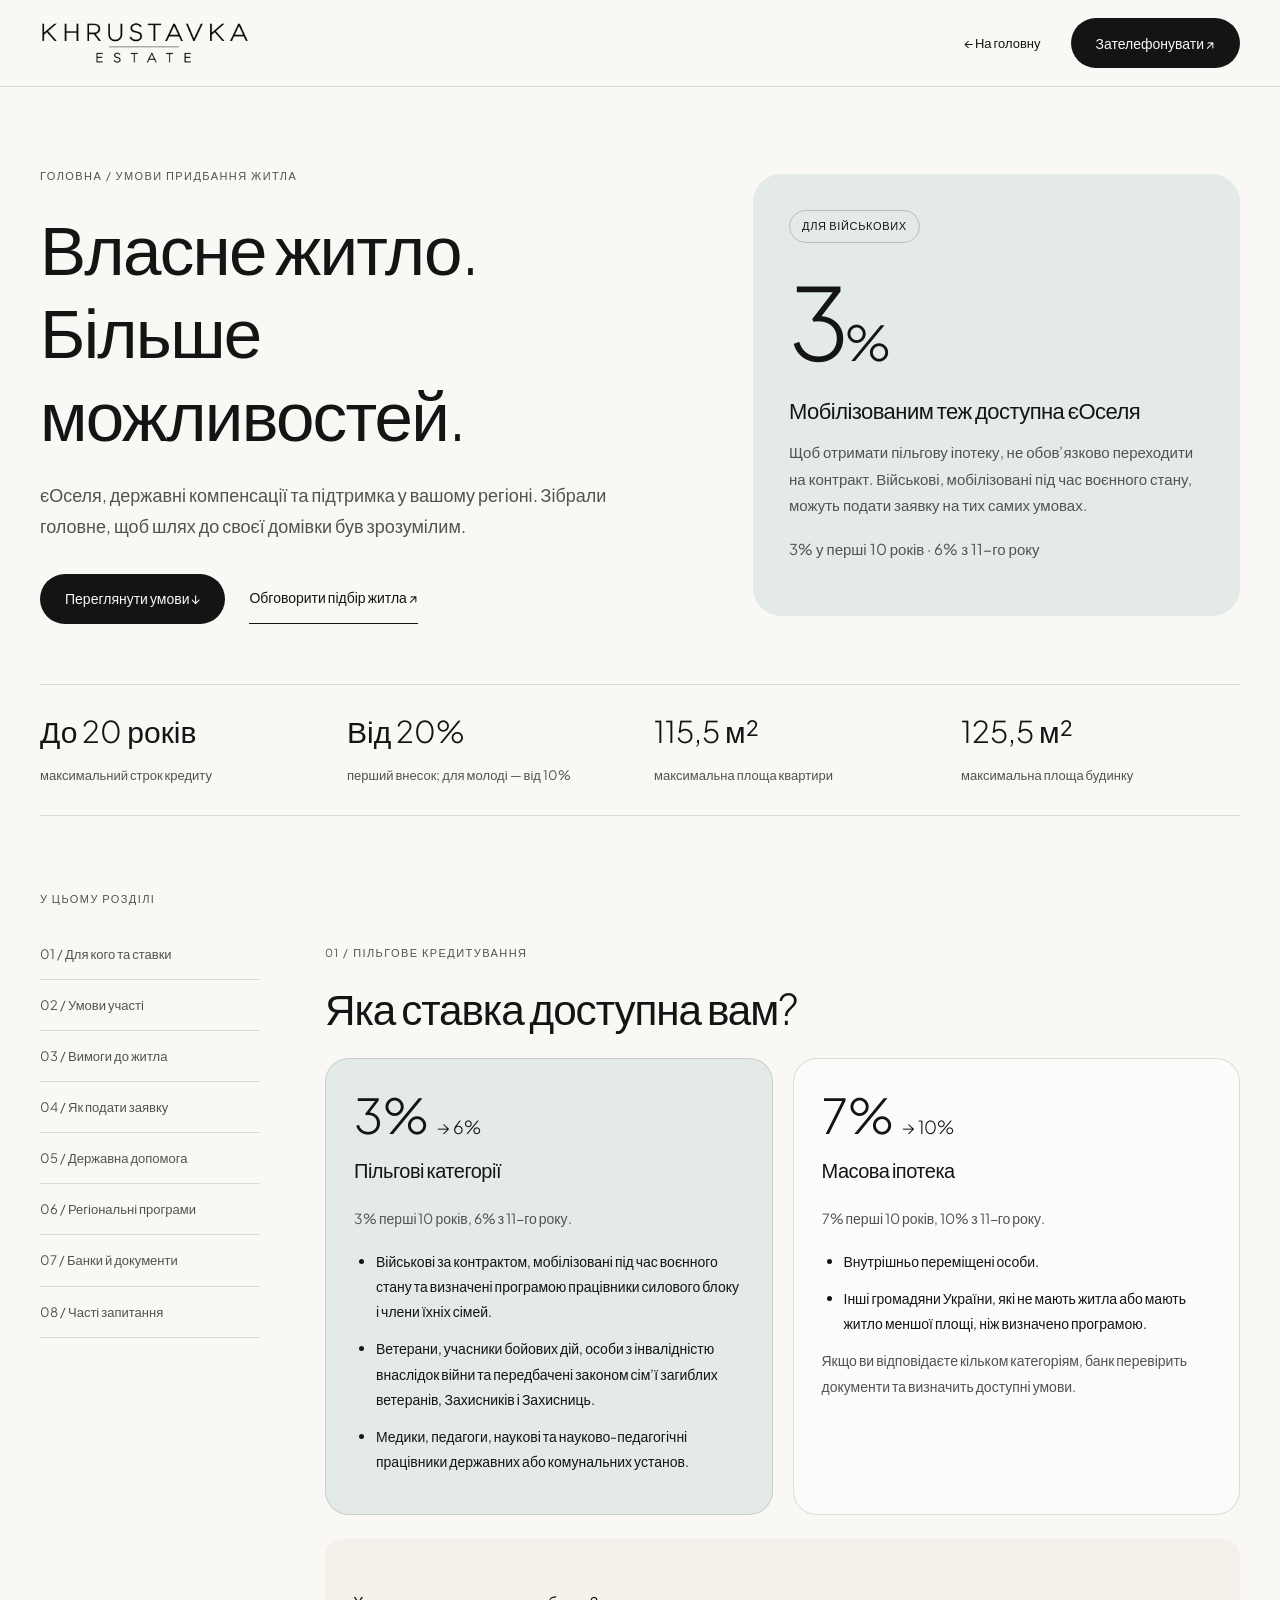
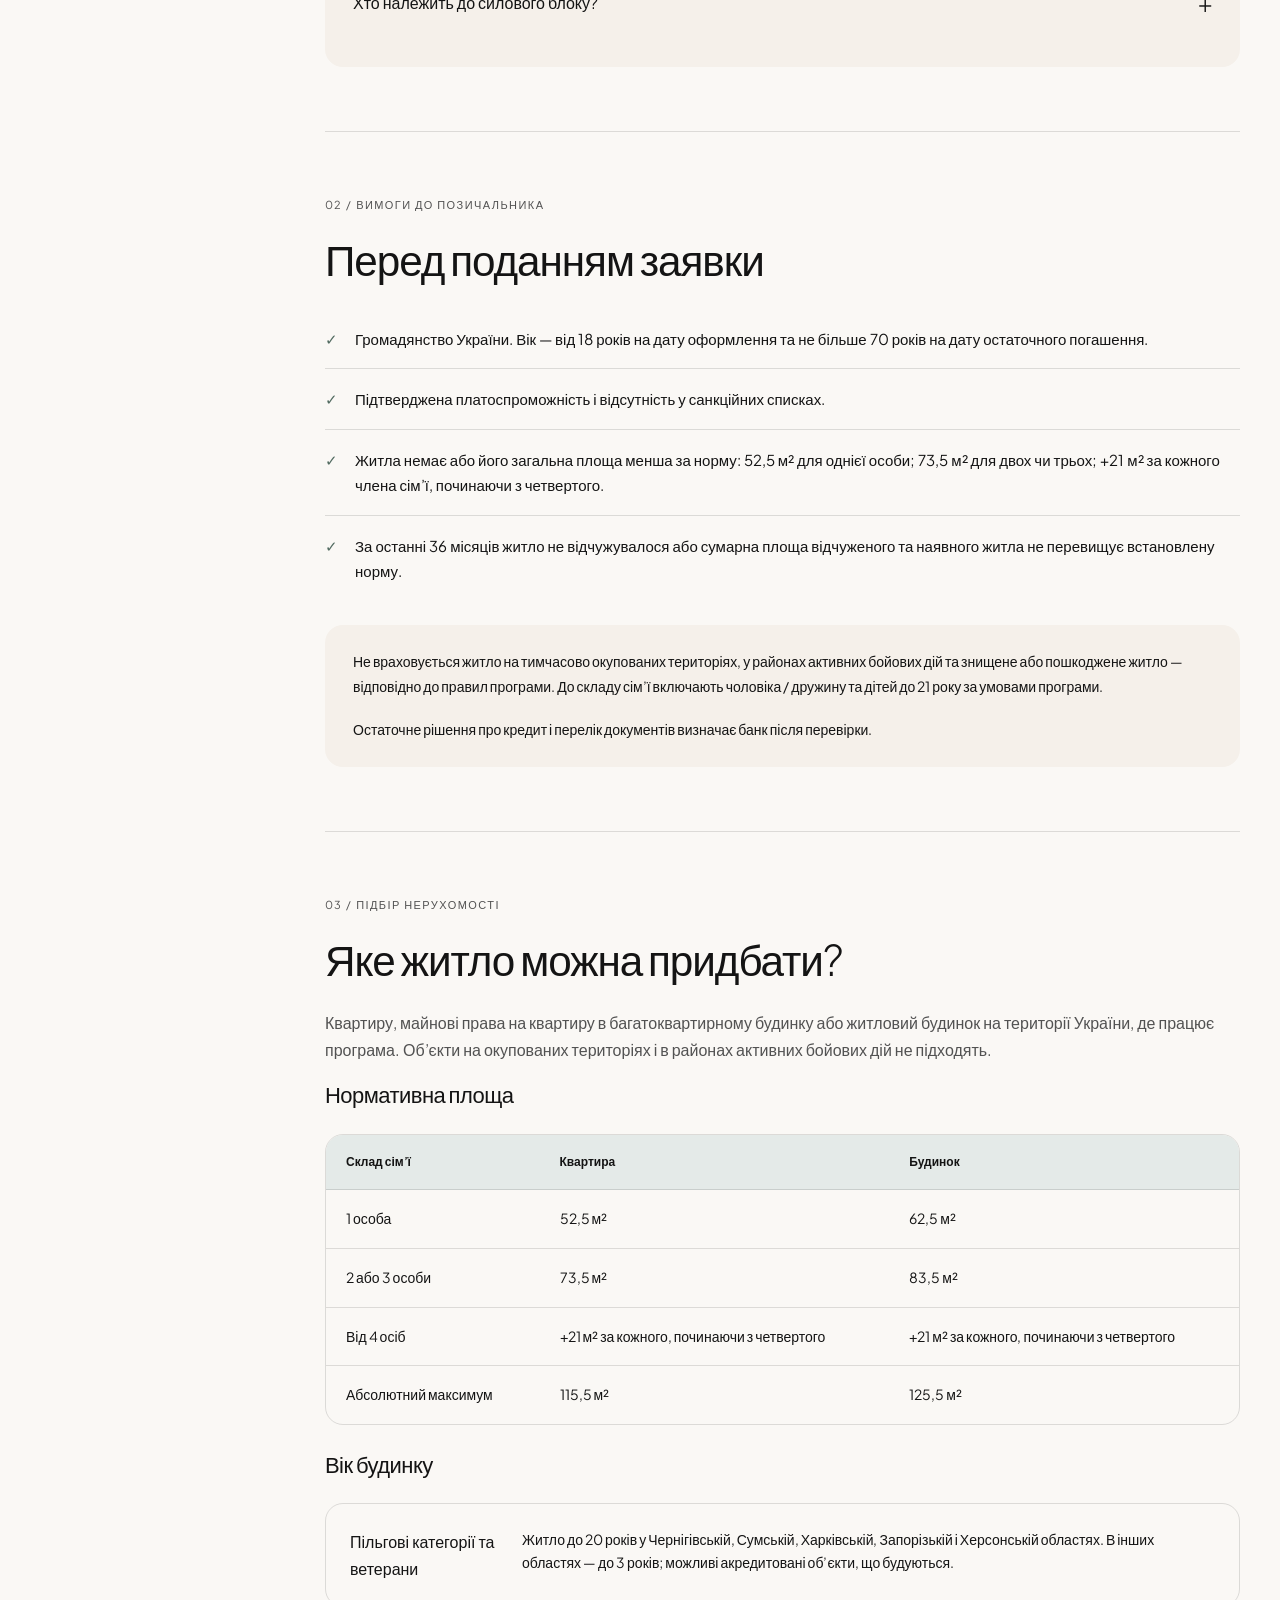
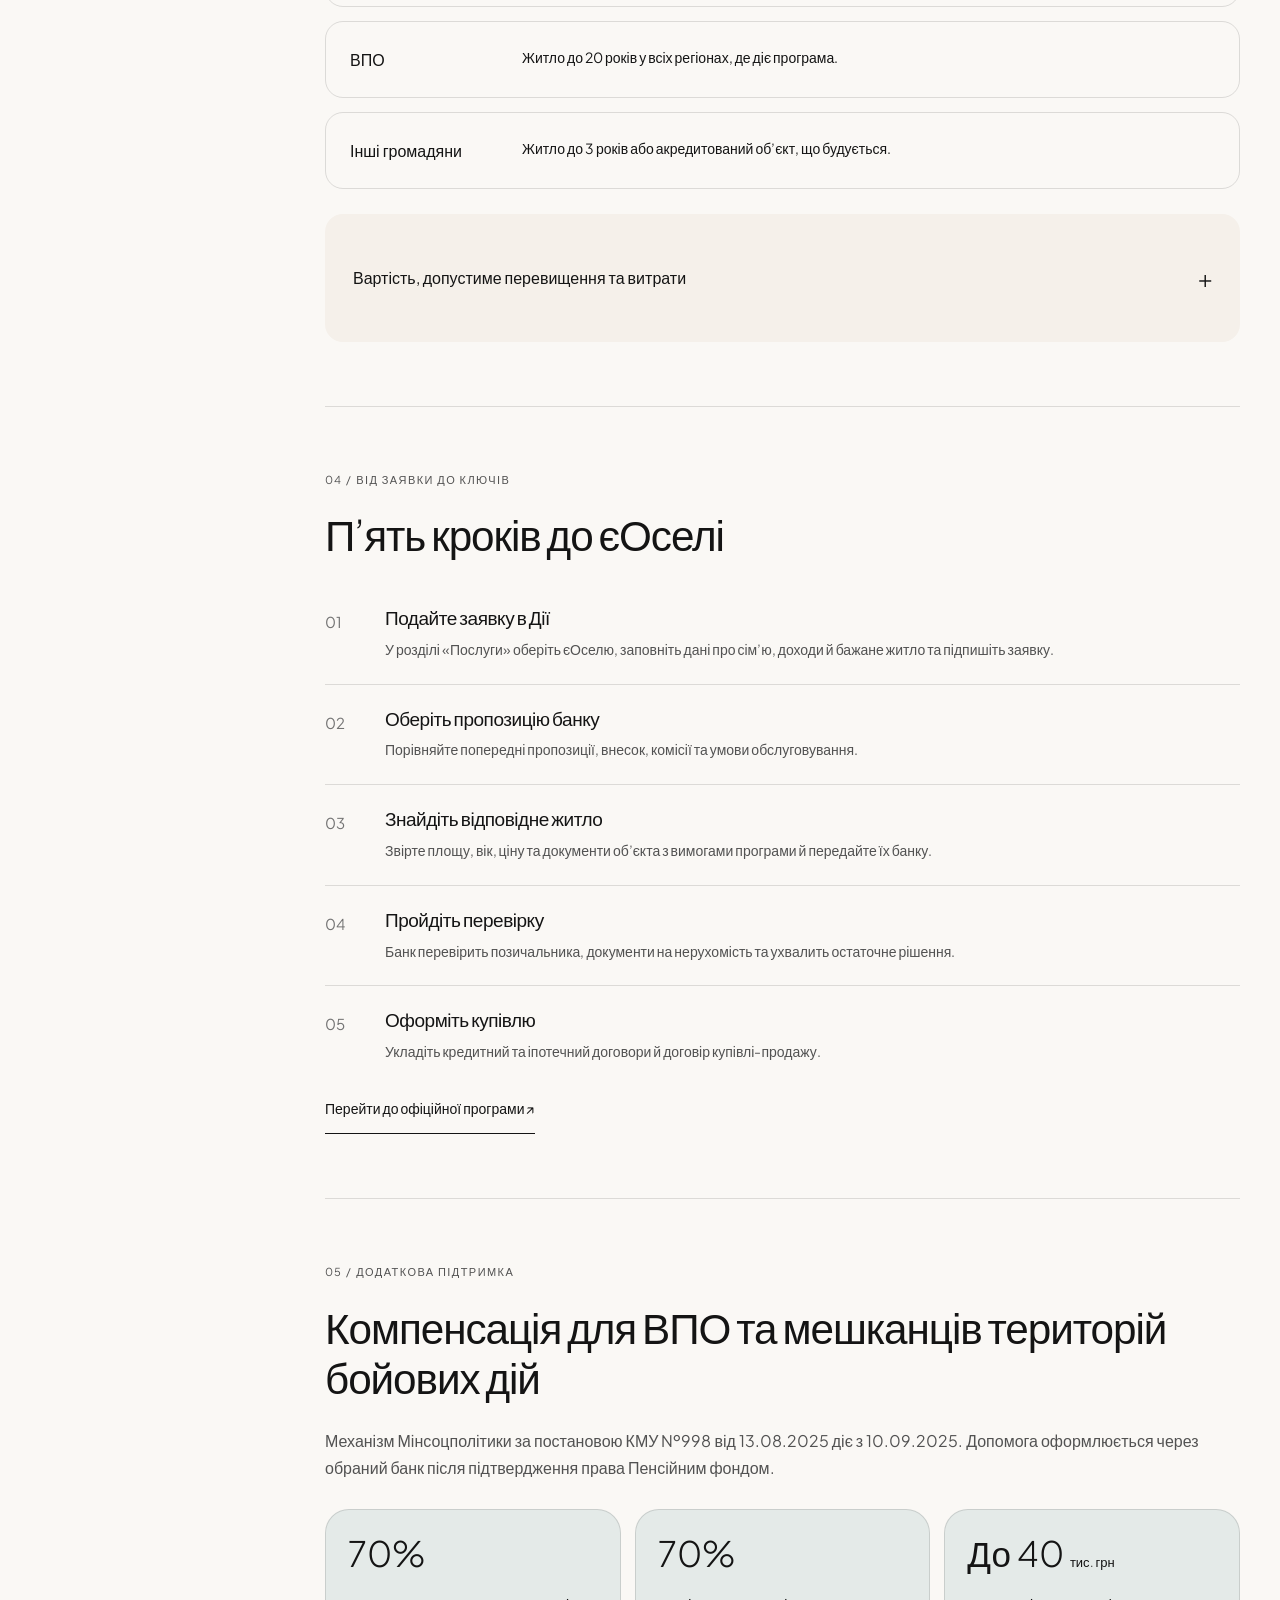
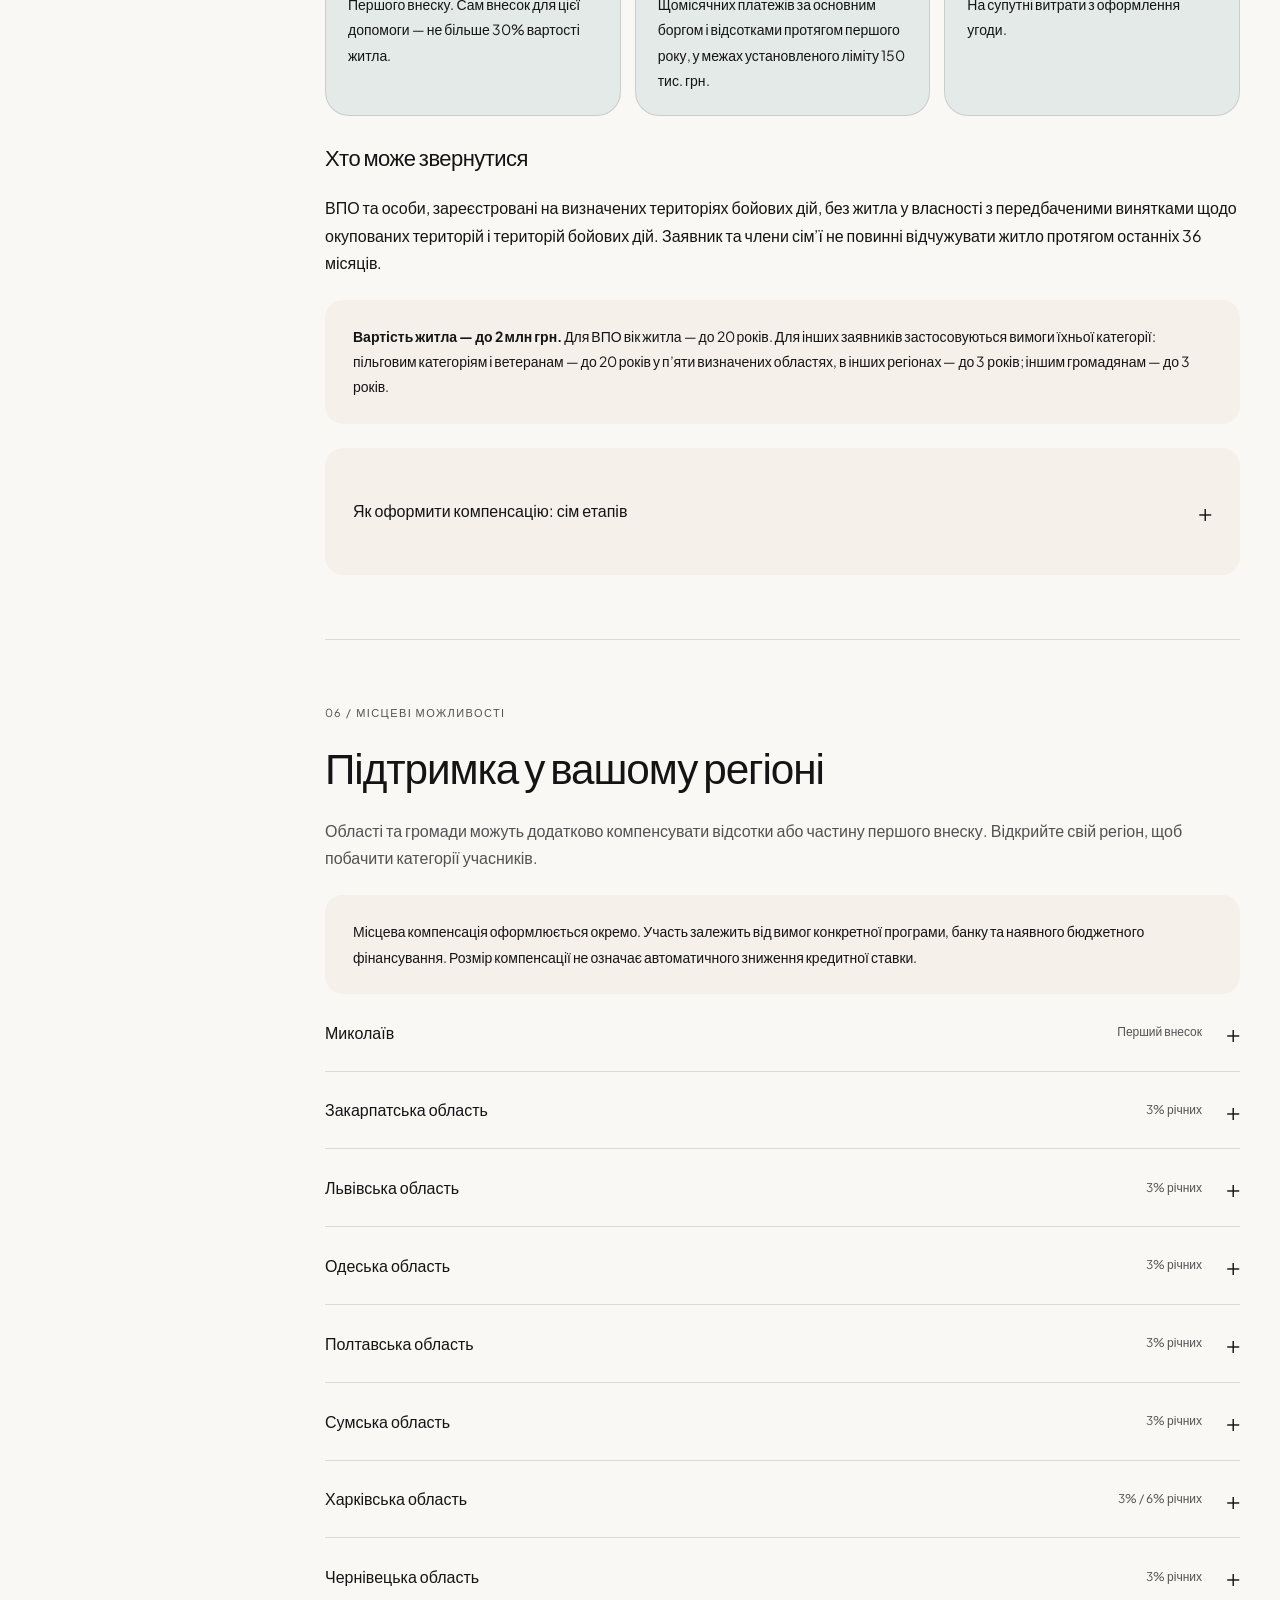
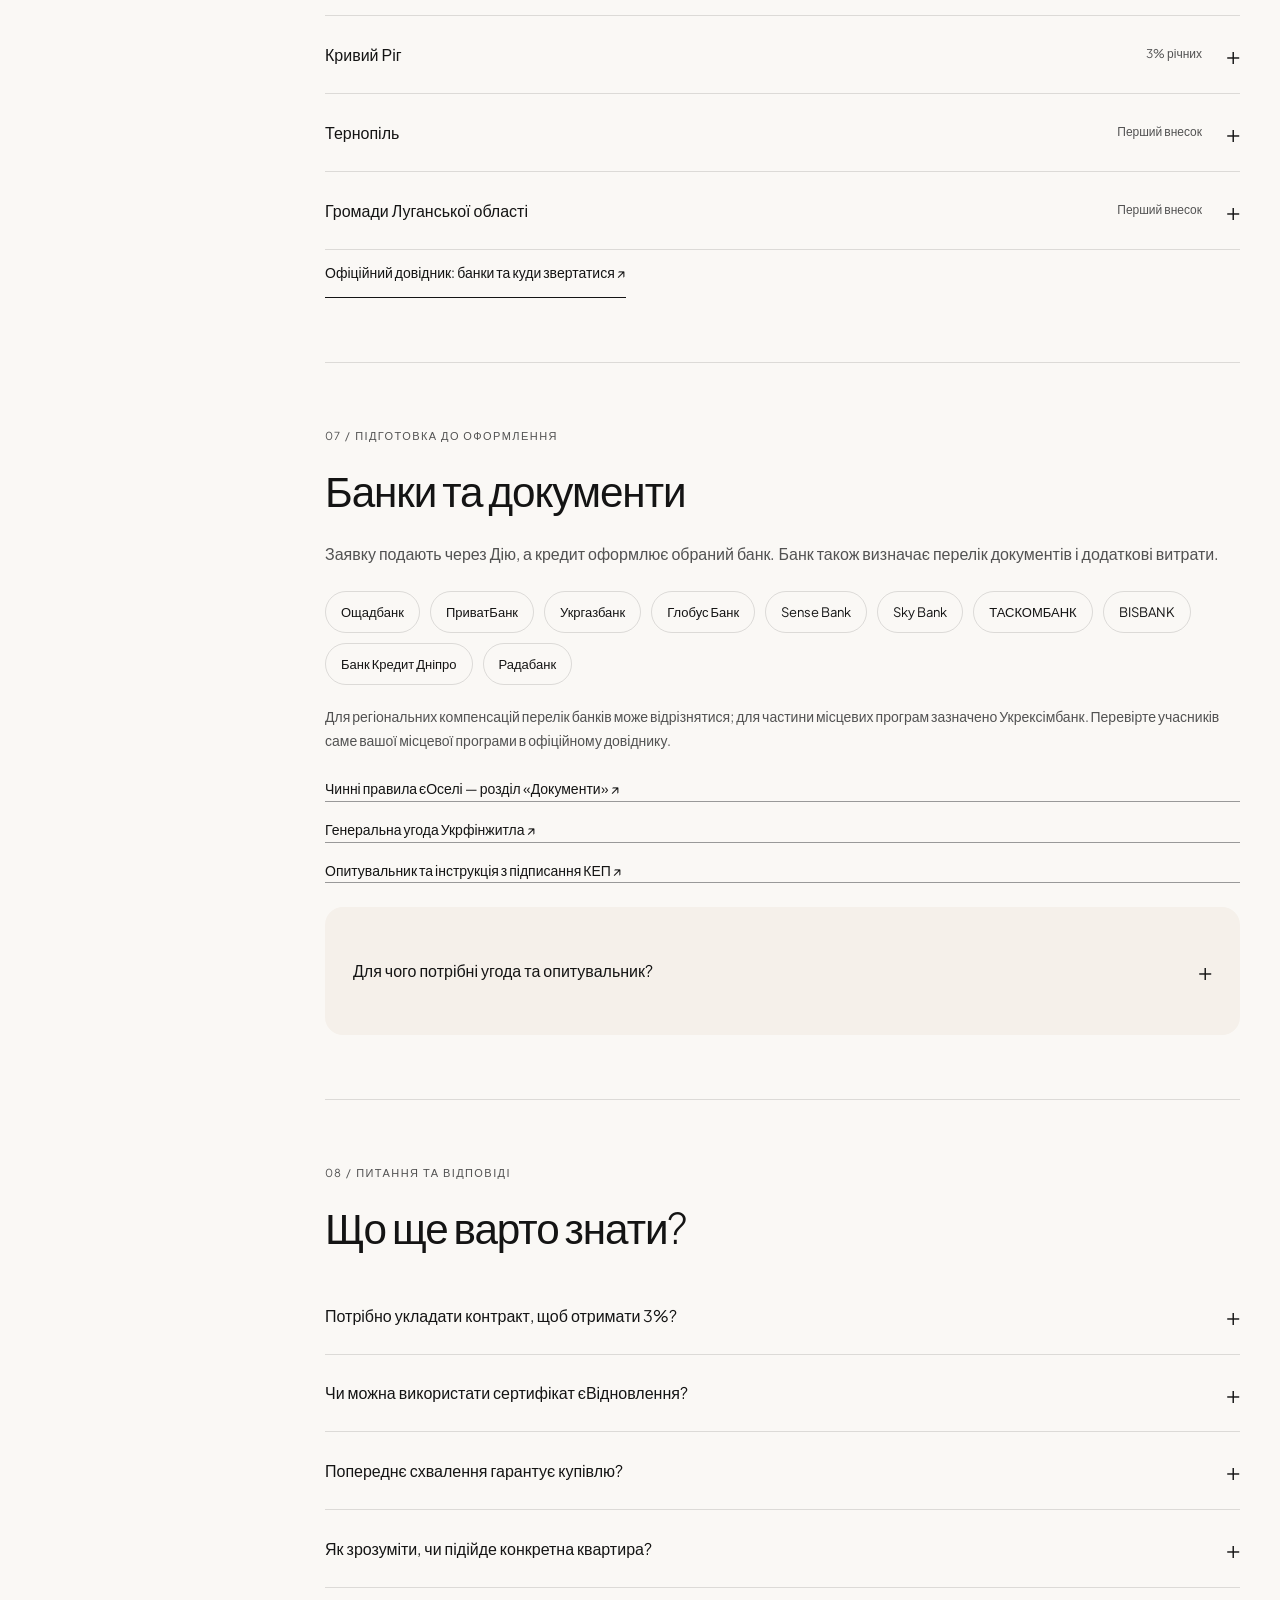
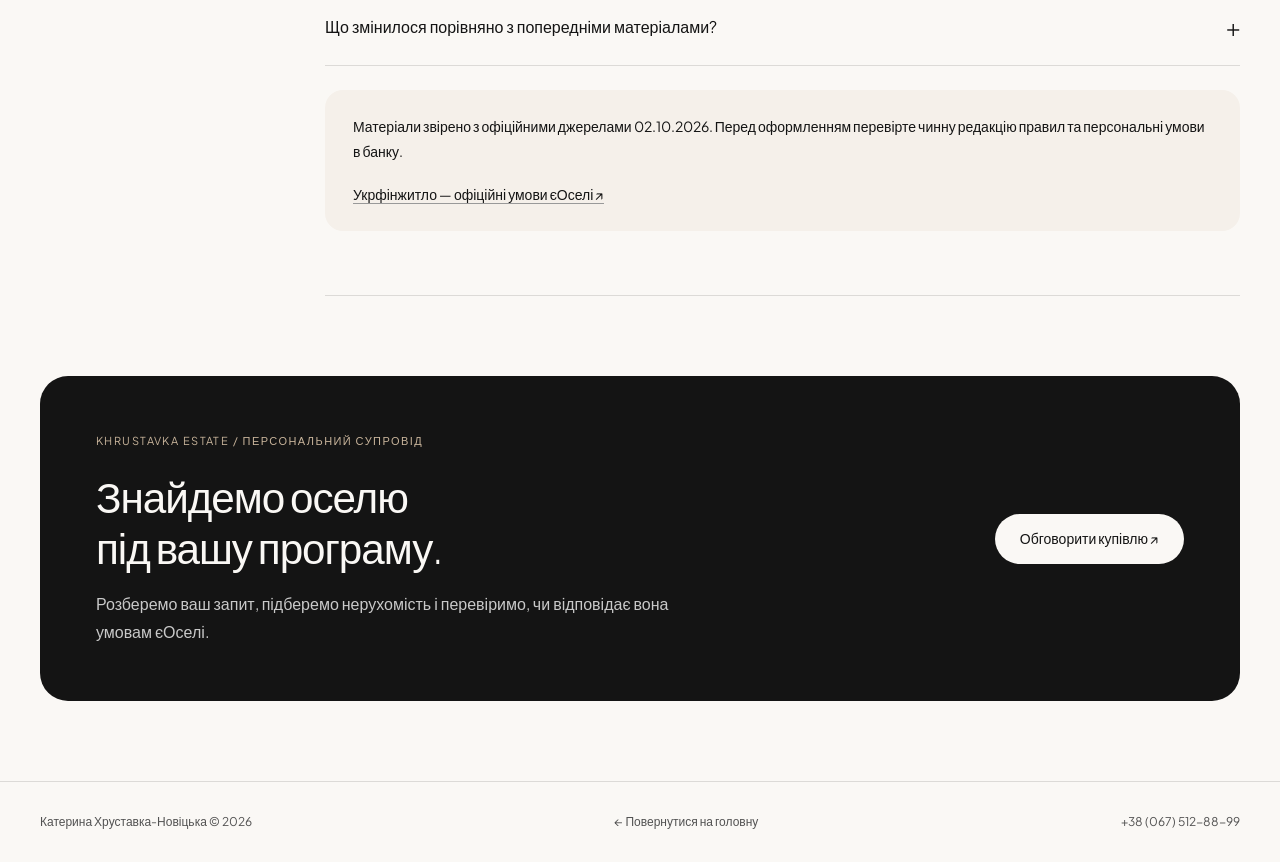
==== housing.html @ 75470d80 "Add responsive eOselya housing guide and landing section" ====
<!DOCTYPE html>
<html lang="uk">
<head>
<meta charset="UTF-8">
<meta name="viewport" content="width=device-width, initial-scale=1">
<title>єОселя та умови купівлі житла | Khrustavka Estate</title>
<meta name="description" content="єОселя для військових, мобілізованих, ветеранів та ВПО. Ставки, вимоги до житла, державні й місцеві компенсації та кроки подання заявки.">
<link rel="icon" href="/favicon.ico" sizes="any">
<link rel="icon" type="image/svg+xml" href="/favicon.svg">
<link rel="apple-touch-icon" href="/apple-touch-icon.png">
<link rel="preconnect" href="https://fonts.googleapis.com">
<link rel="preconnect" href="https://fonts.gstatic.com" crossorigin>
<link href="https://fonts.googleapis.com/css2?family=Plus+Jakarta+Sans:wght@300;400;500;600;700&display=swap" rel="stylesheet">
<style>
:root{--sand:#FAF8F5;--sage:#E4EAE8;--ink:#141414;--muted:#525252;--line:rgba(20,20,20,.13)}
*{box-sizing:border-box}html{scroll-behavior:smooth;scroll-padding-top:110px}body{margin:0;background:var(--sand);color:var(--ink);font-family:'Plus Jakarta Sans',Arial,sans-serif;font-size:16px;line-height:1.7;-webkit-font-smoothing:antialiased}a{color:inherit;text-decoration:none}button,a,summary{-webkit-tap-highlight-color:transparent}a:focus-visible,summary:focus-visible{outline:2px solid #525252;outline-offset:5px;border-radius:4px}p{margin:0 0 18px}h1,h2,h3{font-weight:400;line-height:1.2;margin:0 0 24px;letter-spacing:-.025em}h1{font-size:clamp(42px,5.4vw,72px);font-weight:300}h2{font-size:clamp(30px,3.3vw,44px);font-weight:300}h3{font-size:22px}ul,ol{padding-left:22px;margin:0}li{margin:12px 0}.wrap{width:min(1200px,calc(100% - 80px));margin:auto}.muted{color:var(--muted)}.eyebrow{display:block;font-size:11px;letter-spacing:.13em;text-transform:uppercase;margin-bottom:20px;color:var(--muted)}.top{position:sticky;top:0;z-index:20;padding:18px 0;background:rgba(250,248,245,.93);backdrop-filter:blur(18px);border-bottom:1px solid var(--line)}.top-inner{display:flex;align-items:center;justify-content:space-between;gap:24px}.logo{width:210px;height:auto;display:block}.top-links{display:flex;align-items:center;gap:30px;font-size:13px}.button{display:inline-flex;align-items:center;justify-content:center;gap:24px;background:var(--ink);color:var(--sand);min-height:50px;padding:13px 25px;border-radius:50px;font-size:14px;line-height:1.5;transition:background .2s}.button:hover{background:#373737}.text-link{display:inline-flex;align-items:center;justify-content:space-between;gap:24px;min-height:48px;border-bottom:1px solid var(--ink);font-size:14px}.hero{padding:80px 0 64px}.hero-grid{display:grid;grid-template-columns:1.3fr 1fr;gap:80px;align-items:center}.hero p{max-width:600px;color:var(--muted);font-size:18px;line-height:1.75}.hero-actions{display:flex;flex-wrap:wrap;gap:24px;margin-top:32px}.hero-card{background:var(--sage);border-radius:28px;padding:36px}.hero-card .number{font-size:100px;font-weight:300;line-height:1.1;letter-spacing:-.045em;margin:22px 0}.hero-card .number small{font-size:48px}.hero-card p{font-size:15px}.hero-card h3{margin-bottom:16px}.hero-card .stamp{display:inline-block;padding:6px 12px;border:1px solid rgba(20,20,20,.2);border-radius:50px;font-size:11px;letter-spacing:.06em}.facts{display:grid;grid-template-columns:repeat(4,1fr);border-top:1px solid var(--line);border-bottom:1px solid var(--line);padding:28px 0;gap:28px;margin-top:60px}.facts strong{display:block;font-size:30px;font-weight:300;line-height:1.25;margin-bottom:10px}.facts span{font-size:13px;color:var(--muted)}.layout{display:grid;grid-template-columns:220px minmax(0,1fr);gap:65px;padding:10px 0 80px}.contents{position:sticky;top:118px;align-self:start}.contents a{display:block;border-bottom:1px solid var(--line);padding:14px 0;font-size:13px;color:var(--muted)}.contents a:hover{color:var(--ink)}.content section{padding:64px 0;border-bottom:1px solid var(--line);scroll-margin-top:110px}.content section:first-child{padding-top:54px}.two{display:grid;grid-template-columns:repeat(2,minmax(0,1fr));gap:20px}.card{border:1px solid var(--line);padding:28px;border-radius:24px;background:rgba(255,255,255,.4)}.card.sage{background:var(--sage)}.card .rate{font-size:48px;font-weight:300;line-height:1.15;margin-bottom:16px}.card .rate small{font-size:18px}.card p,.card li{font-size:14px;line-height:1.8}.card h3{font-size:20px}.notice{padding:24px 28px;background:#F5F0EA;border-radius:18px;margin-top:24px;font-size:14px;line-height:1.8}.notice p:last-child{margin-bottom:0}.notice a,.detail-body a,.source-links a{border-bottom:1px solid #999}.checklist{list-style:none;padding:0}.checklist li{position:relative;padding:17px 0 17px 30px;border-bottom:1px solid var(--line);margin:0;font-size:15px}.checklist li:before{content:'✓';position:absolute;left:0;color:#526b61}.checklist li:last-child{border:0}.table-scroll{max-width:100%;overflow:auto;margin:26px 0;border:1px solid var(--line);border-radius:18px}table{border-collapse:collapse;width:100%;font-size:14px}th,td{padding:17px 20px;text-align:left;border-bottom:1px solid var(--line);vertical-align:top}th{font-size:12px;font-weight:600;background:var(--sage)}tr:last-child td{border:0}.age-cards{display:grid;gap:14px;margin:25px 0}.age-card{display:grid;grid-template-columns:150px 1fr;gap:22px;border:1px solid var(--line);border-radius:18px;padding:24px}.age-card strong{font-weight:500}.age-card p{margin:0;font-size:14px}.steps{list-style:none;padding:0;counter-reset:step}.steps li{counter-increment:step;display:grid;grid-template-columns:45px 1fr;gap:15px;margin:0;padding:22px 0;border-bottom:1px solid var(--line)}.steps li:before{content:counter(step,decimal-leading-zero);font-size:15px;color:#737373;padding-top:3px}.steps li:last-child{border:0}.steps h3{font-size:19px;margin:0 0 9px}.steps p{font-size:14px;color:var(--muted);margin:0}.support-grid{display:grid;grid-template-columns:repeat(3,minmax(0,1fr));gap:14px;margin:28px 0}.support-grid .card{padding:22px}.support-grid strong{display:block;font-size:35px;line-height:1.2;font-weight:300;margin-bottom:18px}.support-grid p{margin:0}.support-grid small{font-size:13px}.regional details, .questions details{border-bottom:1px solid var(--line)}summary{cursor:pointer;list-style:none;display:flex;align-items:center;gap:18px;min-height:76px;padding:18px 0;font-size:16px}summary::-webkit-details-marker{display:none}summary:after{content:'+';font-size:24px;font-weight:300;margin-left:auto;flex-shrink:0}details[open]>summary:after{content:'−'}summary .region-rate{font-size:12px;color:var(--muted);margin-left:auto;white-space:nowrap}summary:has(.region-rate):after{margin-left:6px}.detail-body{padding:0 10px 22px 0;font-size:14px;line-height:1.85}.detail-body p:last-child{margin-bottom:0}.bank-list{display:flex;flex-wrap:wrap;gap:10px;margin-top:24px}.bank-list span{border:1px solid var(--line);border-radius:50px;padding:9px 15px;font-size:13px}.source-links{display:grid;gap:16px;margin:24px 0;font-size:14px}.consult{background:var(--ink);color:var(--sand);padding:56px;border-radius:28px;display:grid;grid-template-columns:1fr auto;align-items:center;gap:40px;margin:0 auto 80px}.consult h2{margin-bottom:18px}.consult p{color:#c9c9c9;max-width:600px;margin:0}.consult .button{background:var(--sand);color:var(--ink)}footer{border-top:1px solid var(--line);padding:30px 0;font-size:12px;color:var(--muted)}footer .wrap{display:flex;justify-content:space-between;gap:20px;flex-wrap:wrap}.skip{position:absolute;left:20px;top:-100px;background:var(--ink);color:white;padding:12px;z-index:30}.skip:focus{top:10px}
@media(max-width:1000px){.wrap{width:calc(100% - 48px)}.hero-grid{gap:35px}.layout{grid-template-columns:170px minmax(0,1fr);gap:32px}.support-grid{grid-template-columns:1fr}.support-grid .card{display:flex;align-items:center;gap:24px}.support-grid strong{min-width:100px;margin:0}.consult{padding:36px}.top-links{gap:18px}}
@media(max-width:767px){html{scroll-padding-top:95px}.wrap{width:calc(100% - 40px)}.top{padding:15px 0}.logo{width:156px}.top-links .back{display:none}.top-links .button{font-size:12px;padding:10px 15px;min-height:44px}.top-inner{gap:10px}.hero{padding:46px 0 36px}h1{font-size:clamp(34px,9vw,46px);line-height:1.16;letter-spacing:-.018em}h2{font-size:29px;line-height:1.28;letter-spacing:-.015em}h3{line-height:1.4}.hero-grid{grid-template-columns:1fr;gap:30px}.hero p{font-size:16px}.hero-card{padding:28px}.hero-card .number{font-size:82px}.hero-actions{flex-direction:column;align-items:stretch;gap:14px;margin-top:25px}.hero-actions .text-link{justify-content:center}.facts{grid-template-columns:1fr 1fr;gap:28px 20px;margin-top:35px}.facts strong{font-size:26px}.layout{display:block;padding-bottom:48px}.contents{position:relative;top:auto;margin:0 0 10px}.contents .eyebrow{margin-bottom:10px}.contents nav{display:flex;gap:10px;overflow-x:auto;padding:0 0 12px;max-width:100%;scrollbar-width:thin}.contents a{flex-shrink:0;padding:10px 16px;border:1px solid var(--line);border-radius:50px;min-height:44px;background:rgba(255,255,255,.6);white-space:nowrap}.content section,.content section:first-child{padding:42px 0;scroll-margin-top:90px}.two{grid-template-columns:1fr}.card{padding:25px}.notice{padding:22px}.age-card{grid-template-columns:1fr;gap:12px;padding:22px}.support-grid .card{display:block}.support-grid strong{margin-bottom:12px}.steps li{grid-template-columns:30px 1fr;gap:12px}.table-scroll{margin:22px 0}th,td{padding:14px 12px;font-size:12px}summary{font-size:15px;line-height:1.6;gap:10px;flex-wrap:wrap;position:relative;padding-right:28px}summary:after{position:absolute;right:0;top:22px}summary .region-rate{margin-left:0;font-size:11px}summary:has(.region-rate):after{margin-left:0}.consult{grid-template-columns:1fr;padding:30px 25px;gap:25px;margin-bottom:48px}.consult p{font-size:14px}footer .wrap{flex-direction:column;gap:14px}body{overflow-wrap:break-word}.eyebrow{letter-spacing:.09em}.source-links a{overflow-wrap:anywhere}}
@media(prefers-reduced-motion:reduce){html{scroll-behavior:auto}*{transition:none!important}}
</style>
</head>
<body>
<a class="skip" href="#rates">Перейти до умов програми</a>
<header class="top"><div class="wrap top-inner"><a href="/" aria-label="Khrustavka Estate — на головну"><img class="logo" src="/khrustavka-logo-v3.png" width="1200" height="248" alt="Khrustavka Estate"></a><div class="top-links"><a class="back" href="/">← На головну</a><a class="button" href="tel:+380675128899">Зателефонувати ↗</a></div></div></header>
<main>
<section class="hero wrap" aria-labelledby="page-title">
<div class="hero-grid"><div><a class="eyebrow" href="/">Головна / Умови придбання житла</a><h1 id="page-title">Власне житло.<br>Більше можливостей.</h1><p>єОселя, державні компенсації та підтримка у вашому регіоні. Зібрали головне, щоб шлях до своєї домівки був зрозумілим.</p><div class="hero-actions"><a class="button" href="#rates">Переглянути умови ↓</a><a class="text-link" href="/#contact">Обговорити підбір житла ↗</a></div></div>
<aside class="hero-card" aria-label="Умови для мобілізованих"><span class="stamp">ДЛЯ ВІЙСЬКОВИХ</span><div class="number">3<small>%</small></div><h3>Мобілізованим теж доступна єОселя</h3><p>Щоб отримати пільгову іпотеку, не обов’язково переходити на контракт. Військові, мобілізовані під час воєнного стану, можуть подати заявку на тих самих умовах.</p><p class="muted">3% у перші 10 років · 6% з 11-го року</p></aside></div>
<div class="facts"><div><strong>До 20 років</strong><span>максимальний строк кредиту</span></div><div><strong>Від 20%</strong><span>перший внесок; для молоді — від 10%</span></div><div><strong>115,5 м²</strong><span>максимальна площа квартири</span></div><div><strong>125,5 м²</strong><span>максимальна площа будинку</span></div></div>
</section>
<div class="wrap layout">
<aside class="contents"><span class="eyebrow">У цьому розділі</span><nav aria-label="Зміст сторінки"><a href="#rates">01 / Для кого та ставки</a><a href="#eligibility">02 / Умови участі</a><a href="#property">03 / Вимоги до житла</a><a href="#application">04 / Як подати заявку</a><a href="#compensation">05 / Державна допомога</a><a href="#regions">06 / Регіональні програми</a><a href="#documents">07 / Банки й документи</a><a href="#questions">08 / Часті запитання</a></nav></aside>
<div class="content">
<section id="rates"><span class="eyebrow">01 / Пільгове кредитування</span><h2>Яка ставка доступна вам?</h2><div class="two">
<article class="card sage"><div class="rate">3% <small>→ 6%</small></div><h3>Пільгові категорії</h3><p class="muted">3% перші 10 років, 6% з 11-го року.</p><ul><li>Військові за контрактом, мобілізовані під час воєнного стану та визначені програмою працівники силового блоку і члени їхніх сімей.</li><li>Ветерани, учасники бойових дій, особи з інвалідністю внаслідок війни та передбачені законом сім’ї загиблих ветеранів, Захисників і Захисниць.</li><li>Медики, педагоги, наукові та науково-педагогічні працівники державних або комунальних установ.</li></ul></article>
<article class="card"><div class="rate">7% <small>→ 10%</small></div><h3>Масова іпотека</h3><p class="muted">7% перші 10 років, 10% з 11-го року.</p><ul><li>Внутрішньо переміщені особи.</li><li>Інші громадяни України, які не мають житла або мають житло меншої площі, ніж визначено програмою.</li></ul><p class="muted">Якщо ви відповідаєте кільком категоріям, банк перевірить документи та визначить доступні умови.</p></article></div>
<details class="notice"><summary>Хто належить до силового блоку?</summary><div class="detail-body"><p>Програмою охоплені визначені категорії військовослужбовців ЗСУ, СБУ, Служби зовнішньої розвідки, ГУР, Національної гвардії, Держприкордонслужби, Управління державної охорони, Держспецзв’язку та Держспецтрансслужби; працівники військових прокуратур, ДСНС, Служби судової охорони, поліцейські, визначені категорії НАБУ, ДБР і БЕБ та члени їхніх сімей.</p><p>Точну посаду, статус служби та підтвердні документи звіряють із чинними правилами програми.</p></div></details>
</section>
<section id="eligibility"><span class="eyebrow">02 / Вимоги до позичальника</span><h2>Перед поданням заявки</h2><ul class="checklist"><li>Громадянство України. Вік — від 18 років на дату оформлення та не більше 70 років на дату остаточного погашення.</li><li>Підтверджена платоспроможність і відсутність у санкційних списках.</li><li>Житла немає або його загальна площа менша за норму: 52,5 м² для однієї особи; 73,5 м² для двох чи трьох; +21 м² за кожного члена сім’ї, починаючи з четвертого.</li><li>За останні 36 місяців житло не відчужувалося або сумарна площа відчуженого та наявного житла не перевищує встановлену норму.</li></ul><div class="notice"><p>Не враховується житло на тимчасово окупованих територіях, у районах активних бойових дій та знищене або пошкоджене житло — відповідно до правил програми. До складу сім’ї включають чоловіка / дружину та дітей до 21 року за умовами програми.</p><p>Остаточне рішення про кредит і перелік документів визначає банк після перевірки.</p></div></section>
<section id="property"><span class="eyebrow">03 / Підбір нерухомості</span><h2>Яке житло можна придбати?</h2><p class="muted">Квартиру, майнові права на квартиру в багатоквартирному будинку або житловий будинок на території України, де працює програма. Об’єкти на окупованих територіях і в районах активних бойових дій не підходять.</p>
<h3>Нормативна площа</h3><div class="table-scroll" tabindex="0" role="region" aria-label="Нормативна площа житла"><table><thead><tr><th scope="col">Склад сім’ї</th><th scope="col">Квартира</th><th scope="col">Будинок</th></tr></thead><tbody><tr><td>1 особа</td><td>52,5 м²</td><td>62,5 м²</td></tr><tr><td>2 або 3 особи</td><td>73,5 м²</td><td>83,5 м²</td></tr><tr><td>Від 4 осіб</td><td>+21 м² за кожного, починаючи з четвертого</td><td>+21 м² за кожного, починаючи з четвертого</td></tr><tr><td>Абсолютний максимум</td><td>115,5 м²</td><td>125,5 м²</td></tr></tbody></table></div>
<h3>Вік будинку</h3><div class="age-cards"><div class="age-card"><strong>Пільгові категорії та ветерани</strong><p>Житло до 20 років у Чернігівській, Сумській, Харківській, Запорізькій і Херсонській областях. В інших областях — до 3 років; можливі акредитовані об’єкти, що будуються.</p></div><div class="age-card"><strong>ВПО</strong><p>Житло до 20 років у всіх регіонах, де діє програма.</p></div><div class="age-card"><strong>Інші громадяни</strong><p>Житло до 3 років або акредитований об’єкт, що будується.</p></div></div>
<details class="notice"><summary>Вартість, допустиме перевищення та витрати</summary><div class="detail-body"><p>Нормативну вартість квадратного метра визначають за регіональним показником Мінрозвитку з коефіцієнтом ×2. Ціна за м² та загальна вартість можуть перевищувати норматив не більш ніж на 10%.</p><p>Для житла віком до 3 років допускається перевищення нормативної площі до 10%; для старшого — ні. Абсолютні межі 115,5 м² для квартири та 125,5 м² для будинку зберігаються. Різницю покупець покриває власними коштами.</p><p>Введене в експлуатацію житло потрібно страхувати. Пам’ятки архітектури не можуть бути предметом іпотеки. Окремо врахуйте оцінку, нотаріуса, банківські комісії та застосовні збори: точні суми залежать від банку й угоди.</p><a href="https://ukrfinzhytlo.in.ua/e-oselia/" target="_blank" rel="noopener noreferrer">Перелік акредитованих новобудов і чинні правила ↗</a></div></details>
</section>
<section id="application"><span class="eyebrow">04 / Від заявки до ключів</span><h2>П’ять кроків до єОселі</h2><ol class="steps"><li><div><h3>Подайте заявку в Дії</h3><p>У розділі «Послуги» оберіть єОселю, заповніть дані про сім’ю, доходи й бажане житло та підпишіть заявку.</p></div></li><li><div><h3>Оберіть пропозицію банку</h3><p>Порівняйте попередні пропозиції, внесок, комісії та умови обслуговування.</p></div></li><li><div><h3>Знайдіть відповідне житло</h3><p>Звірте площу, вік, ціну та документи об’єкта з вимогами програми й передайте їх банку.</p></div></li><li><div><h3>Пройдіть перевірку</h3><p>Банк перевірить позичальника, документи на нерухомість та ухвалить остаточне рішення.</p></div></li><li><div><h3>Оформіть купівлю</h3><p>Укладіть кредитний та іпотечний договори й договір купівлі-продажу.</p></div></li></ol><a class="text-link" href="https://eoselia.diia.gov.ua/" target="_blank" rel="noopener noreferrer">Перейти до офіційної програми ↗</a></section>
<section id="compensation"><span class="eyebrow">05 / Додаткова підтримка</span><h2>Компенсація для ВПО та мешканців територій бойових дій</h2><p class="muted">Механізм Мінсоцполітики за постановою КМУ №998 від 13.08.2025 діє з 10.09.2025. Допомога оформлюється через обраний банк після підтвердження права Пенсійним фондом.</p><div class="support-grid"><article class="card sage"><strong>70%</strong><p>Першого внеску. Сам внесок для цієї допомоги — не більше 30% вартості житла.</p></article><article class="card sage"><strong>70%</strong><p>Щомісячних платежів за основним боргом і відсотками протягом першого року, у межах установленого ліміту 150 тис. грн.</p></article><article class="card sage"><strong>До 40 <small>тис. грн</small></strong><p>На супутні витрати з оформлення угоди.</p></article></div>
<h3>Хто може звернутися</h3><p>ВПО та особи, зареєстровані на визначених територіях бойових дій, без житла у власності з передбаченими винятками щодо окупованих територій і територій бойових дій. Заявник та члени сім’ї не повинні відчужувати житло протягом останніх 36 місяців.</p><div class="notice"><p><strong>Вартість житла — до 2 млн грн.</strong> Для ВПО вік житла — до 20 років. Для інших заявників застосовуються вимоги їхньої категорії: пільговим категоріям і ветеранам — до 20 років у п’яти визначених областях, в інших регіонах — до 3 років; іншим громадянам — до 3 років.</p></div>
<details class="notice"><summary>Як оформити компенсацію: сім етапів</summary><div class="detail-body"><ol><li>Подати заявку на єОселю в Дії.</li><li>Отримати попереднє рішення та обрати банк.</li><li>Подати до банку заяву на державну допомогу.</li><li>Дочекатися підтвердження відповідності умовам від Пенсійного фонду через банк.</li><li>Передати повний пакет документів для остаточного кредитного рішення.</li><li>Після схвалення сплатити власні 30% першого внеску; банк повідомить про надходження державної частини та дату угоди.</li><li>Підписати договір купівлі-продажу та договори з банком.</li></ol><p>Під час отримання цієї компенсації не можна одночасно отримувати допомогу ВПО на проживання чи субсидію на оренду. Прострочення платежів впливає на виплату допомоги.</p><a href="https://ukrfinzhytlo.in.ua/page_summary/" target="_blank" rel="noopener noreferrer">Умови державної допомоги для ВПО ↗</a></div></details></section>
<section id="regions" class="regional"><span class="eyebrow">06 / Місцеві можливості</span><h2>Підтримка у вашому регіоні</h2><p class="muted">Області та громади можуть додатково компенсувати відсотки або частину першого внеску. Відкрийте свій регіон, щоб побачити категорії учасників.</p><div class="notice"><p>Місцева компенсація оформлюється окремо. Участь залежить від вимог конкретної програми, банку та наявного бюджетного фінансування. Розмір компенсації не означає автоматичного зниження кредитної ставки.</p></div>
<details><summary><span>Миколаїв</span><span class="region-rate">Перший внесок</span></summary><div class="detail-body"><p>Міська програма частково відшкодовує перший внесок військовослужбовцям, правоохоронцям, медикам, педагогам, науковцям та членам їхніх сімей у Миколаївській міській територіальній громаді.</p><p class="muted">Зверніться до відділу звернень громадян міської ради. Окремо в попередніх публікаціях згадувалася обласна підтримка військових, які перебували в полоні: її окремі умови та наявність фінансування потрібно уточнити в обласній адміністрації.</p></div></details>
<details><summary><span>Закарпатська область</span><span class="region-rate">3% річних</span></summary><div class="detail-body"><p>Для контрактних військових ЗСУ та силового блоку, ветеранів, учасників бойових дій, осіб з інвалідністю внаслідок війни, членів сімей загиблих ветеранів і ВПО.</p><p class="muted">Участь через банки, зазначені в регіональній програмі.</p></div></details>
<details><summary><span>Львівська область</span><span class="region-rate">3% річних</span></summary><div class="detail-body"><p>Для контрактних і мобілізованих військових, силовиків та їхніх сімей, ветеранів і їхніх сімей, учасників бойових дій, осіб з інвалідністю внаслідок війни, сімей загиблих ветеранів і захисників.</p><p class="muted">Перевірте вимоги до реєстрації та перелік банків у місцевому порядку.</p></div></details>
<details><summary><span>Одеська область</span><span class="region-rate">3% річних</span></summary><div class="detail-body"><p>Для військовослужбовців ЗСУ за контрактом та силовиків.</p><p class="muted">Зверніться до банку — учасника обласної програми.</p></div></details>
<details><summary><span>Полтавська область</span><span class="region-rate">3% річних</span></summary><div class="detail-body"><p>Для контрактних і мобілізованих військових, ветеранів, учасників бойових дій, осіб з інвалідністю внаслідок війни та членів сімей загиблих ветеранів.</p><p class="muted">Зверніться до банку — учасника обласної програми.</p></div></details>
<details><summary><span>Сумська область</span><span class="region-rate">3% річних</span></summary><div class="detail-body"><p>Для ветеранів.</p><p class="muted">Уточніть право на компенсацію та порядок звернення в Ощадбанку.</p></div></details>
<details><summary><span>Харківська область</span><span class="region-rate">3% / 6% річних</span></summary><div class="detail-body"><p>Регіональна компенсація: 3% річних контрактним військовим ЗСУ та 6% річних ветеранам.</p><p class="muted">Це розмір місцевої компенсації, а не окрема ставка за кредитом. Застосування до вашого договору уточнюйте в банку.</p></div></details>
<details><summary><span>Чернівецька область</span><span class="region-rate">3% річних</span></summary><div class="detail-body"><p>Для контрактних військових, силовиків та їхніх сімей, ветеранів і їхніх сімей, учасників бойових дій, осіб з інвалідністю внаслідок війни, сімей загиблих ветеранів і захисників, ВПО.</p><p class="muted">Перевірте перелік банків і вимоги регіональної програми.</p></div></details>
<details><summary><span>Кривий Ріг</span><span class="region-rate">3% річних</span></summary><div class="detail-body"><p>Для контрактних і мобілізованих військових, силового блоку, медичних, педагогічних та наукових працівників.</p><p class="muted">Компенсація надається за міським порядком через банки-партнери.</p></div></details>
<details><summary><span>Тернопіль</span><span class="region-rate">Перший внесок</span></summary><div class="detail-body"><p>Часткове відшкодування першого внеску для військовослужбовців ЗСУ та силовиків.</p><p class="muted">Зверніться до відділу звернень громадян міської ради.</p></div></details>
<details><summary><span>Громади Луганської області</span><span class="region-rate">Перший внесок</span></summary><div class="detail-body"><p>Місцеві програми підтримують ВПО та жителів відповідних громад. Частка або сума компенсації залежить від рішення громади.</p><p class="muted">У поточному довіднику: Сіверськодонецька, Лисичанська, Попаснянська, Рубіжанська, Кремінська, Сватівська, Щастинська, Старобільська, Айдарська, Білокуракинська, Марківська, Білолуцька, Широківська, Станично-Луганська, Біловодська, Міловська та Красноріченська громади. У попередніх матеріалах згадуються також Гірська, Нижньотеплівська, Лозно-Олександрівська та Чмирівська; актуальність їхніх програм уточнюйте у відповідній адміністрації. Звернення — до військової адміністрації своєї громади.</p></div></details>
<a class="text-link" href="https://ukrfinzhytlo.in.ua/wp-content/uploads/2026/09/MB-prohramy-dlia-saytu_08.2026.pdf" target="_blank" rel="noopener noreferrer">Офіційний довідник: банки та куди звертатися ↗</a></section>
<section id="documents"><span class="eyebrow">07 / Підготовка до оформлення</span><h2>Банки та документи</h2><p class="muted">Заявку подають через Дію, а кредит оформлює обраний банк. Банк також визначає перелік документів і додаткові витрати.</p><div class="bank-list"><span>Ощадбанк</span><span>ПриватБанк</span><span>Укргазбанк</span><span>Глобус Банк</span><span>Sense Bank</span><span>Sky Bank</span><span>ТАСКОМБАНК</span><span>BISBANK</span><span>Банк Кредит Дніпро</span><span>Радабанк</span></div><p class="muted" style="margin-top:20px;font-size:14px">Для регіональних компенсацій перелік банків може відрізнятися; для частини місцевих програм зазначено Укрексімбанк. Перевірте учасників саме вашої місцевої програми в офіційному довіднику.</p><div class="source-links"><a href="https://ukrfinzhytlo.in.ua/e-oselia/" target="_blank" rel="noopener noreferrer">Чинні правила єОселі — розділ «Документи» ↗</a><a href="https://ukrfinzhytlo.in.ua/wp-content/uploads/2026/10/Heneralna-uhoda.pdf" target="_blank" rel="noopener noreferrer">Генеральна угода Укрфінжитла ↗</a><a href="https://ukrfinzhytlo.in.ua/e-oselia/" target="_blank" rel="noopener noreferrer">Опитувальник та інструкція з підписання КЕП ↗</a></div><details class="notice"><summary>Для чого потрібні угода та опитувальник?</summary><div class="detail-body"><p>Укрфінжитло перевіряє клієнтів відповідно до вимог фінансового моніторингу, зокрема Закону №361-IX від 06.12.2019 та Положення НБУ №107 від 28.07.2020. Офіційна сторінка містить опитувальник і вказівки щодо його підписання КЕП та подання на info@ukrfinzhytlo.in.ua.</p><p>Документи використовуйте за інструкцією установи: перелік для вашої кредитної заявки надає банк.</p></div></details></section>
<section id="questions" class="questions"><span class="eyebrow">08 / Питання та відповіді</span><h2>Що ще варто знати?</h2><details><summary>Потрібно укладати контракт, щоб отримати 3%?</summary><div class="detail-body"><p>Ні. Мобілізовані під час воєнного стану також можуть претендувати на 3% у перші 10 років. Право на пільгу банк підтверджує за документами про службу.</p></div></details><details><summary>Чи можна використати сертифікат єВідновлення?</summary><div class="detail-body"><p>Житловий сертифікат єВідновлення може бути використаний як перший внесок за єОселею, а різницю вартості — профінансовано кредитом. Порядок поєднання перевірте в банку перед вибором об’єкта.</p></div></details><details><summary>Попереднє схвалення гарантує купівлю?</summary><div class="detail-body"><p>Попередня пропозиція допомагає зрозуміти можливі умови. Остаточне рішення банк ухвалює після перевірки доходів, документів і обраної нерухомості.</p></div></details><details><summary>Як зрозуміти, чи підійде конкретна квартира?</summary><div class="detail-body"><p>Потрібно перевірити вашу категорію, склад сім’ї, площу, вік будинку, регіон, ціну та юридичні документи. Зверніться до мене для підбору об’єктів і звірте фінальні умови з банком.</p></div></details><details><summary>Що змінилося порівняно з попередніми матеріалами?</summary><div class="detail-body"><p>Враховано доступність 3% для мобілізованих і чинне віднесення ветеранів до пільгових категорій, межі площі 115,5 / 125,5 м², оновлені сімейні норми, перевірку відчуження за 36 місяців і єдиний коефіцієнт вартості ×2. Місцеві програми звірено з поточним офіційним довідником.</p><p>У повідомленні про розширення програми на мобілізованих наведено історичні підсумки: 21 923 родини, 37,5 млрд грн кредитів, 6 438 військовослужбовців за контрактом та ветеранів. Це дані на момент публікації новини, а не поточна статистика.</p><a href="https://ukrfinzhytlo.in.ua/ieoselia-pid-3-dlia-mobilizovanykh/" target="_blank" rel="noopener noreferrer">Офіційне повідомлення про зміни ↗</a></div></details><div class="notice"><p>Матеріали звірено з офіційними джерелами 02.10.2026. Перед оформленням перевірте чинну редакцію правил та персональні умови в банку.</p><a href="https://ukrfinzhytlo.in.ua/e-oselia/" target="_blank" rel="noopener noreferrer">Укрфінжитло — офіційні умови єОселі ↗</a></div></section>
</div></div>
<section class="wrap consult"><div><span class="eyebrow" style="color:#C8B49B">Khrustavka Estate / Персональний супровід</span><h2>Знайдемо оселю<br>під вашу програму.</h2><p>Розберемо ваш запит, підберемо нерухомість і перевіримо, чи відповідає вона умовам єОселі.</p></div><a class="button" href="tel:+380675128899">Обговорити купівлю ↗</a></section>
</main><footer><div class="wrap"><span>Катерина Хруставка-Новіцька © 2026</span><a href="/">← Повернутися на головну</a><a href="tel:+380675128899">+38 (067) 512-88-99</a></div></footer>
</body></html>
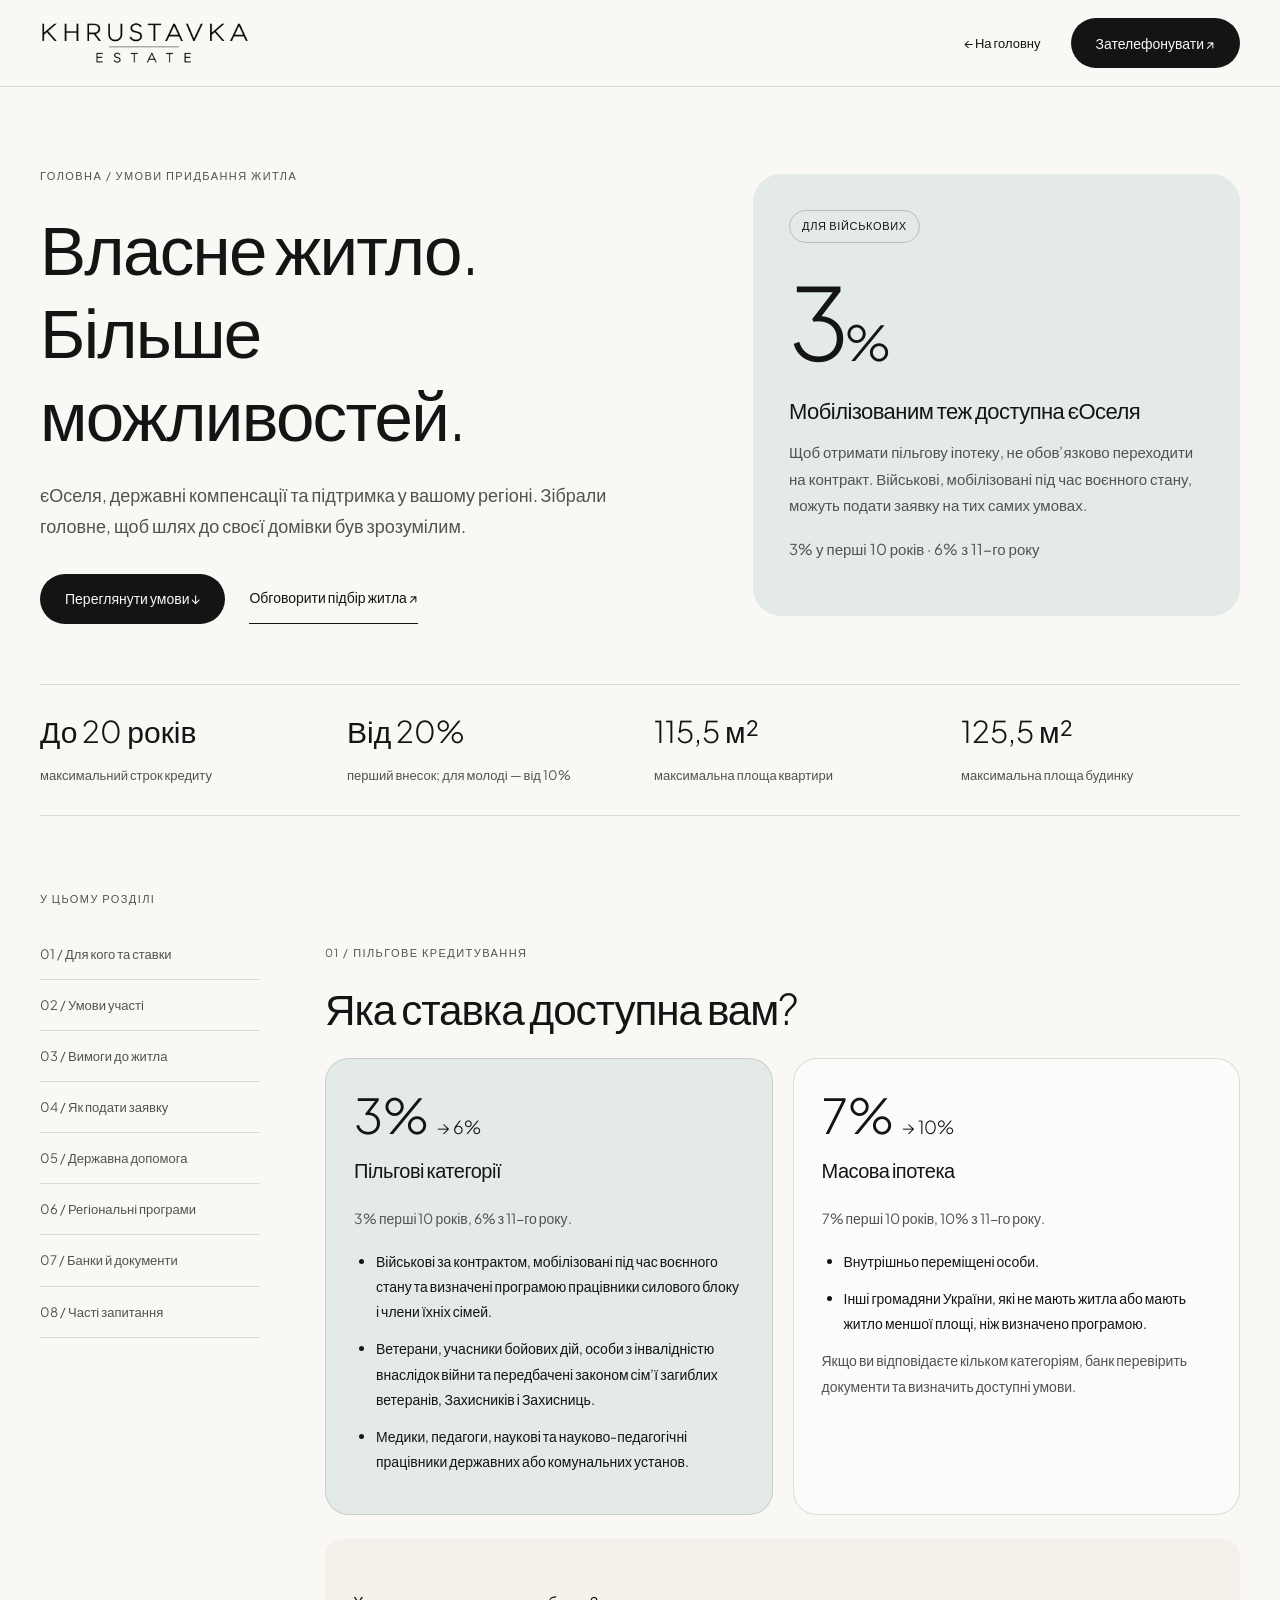
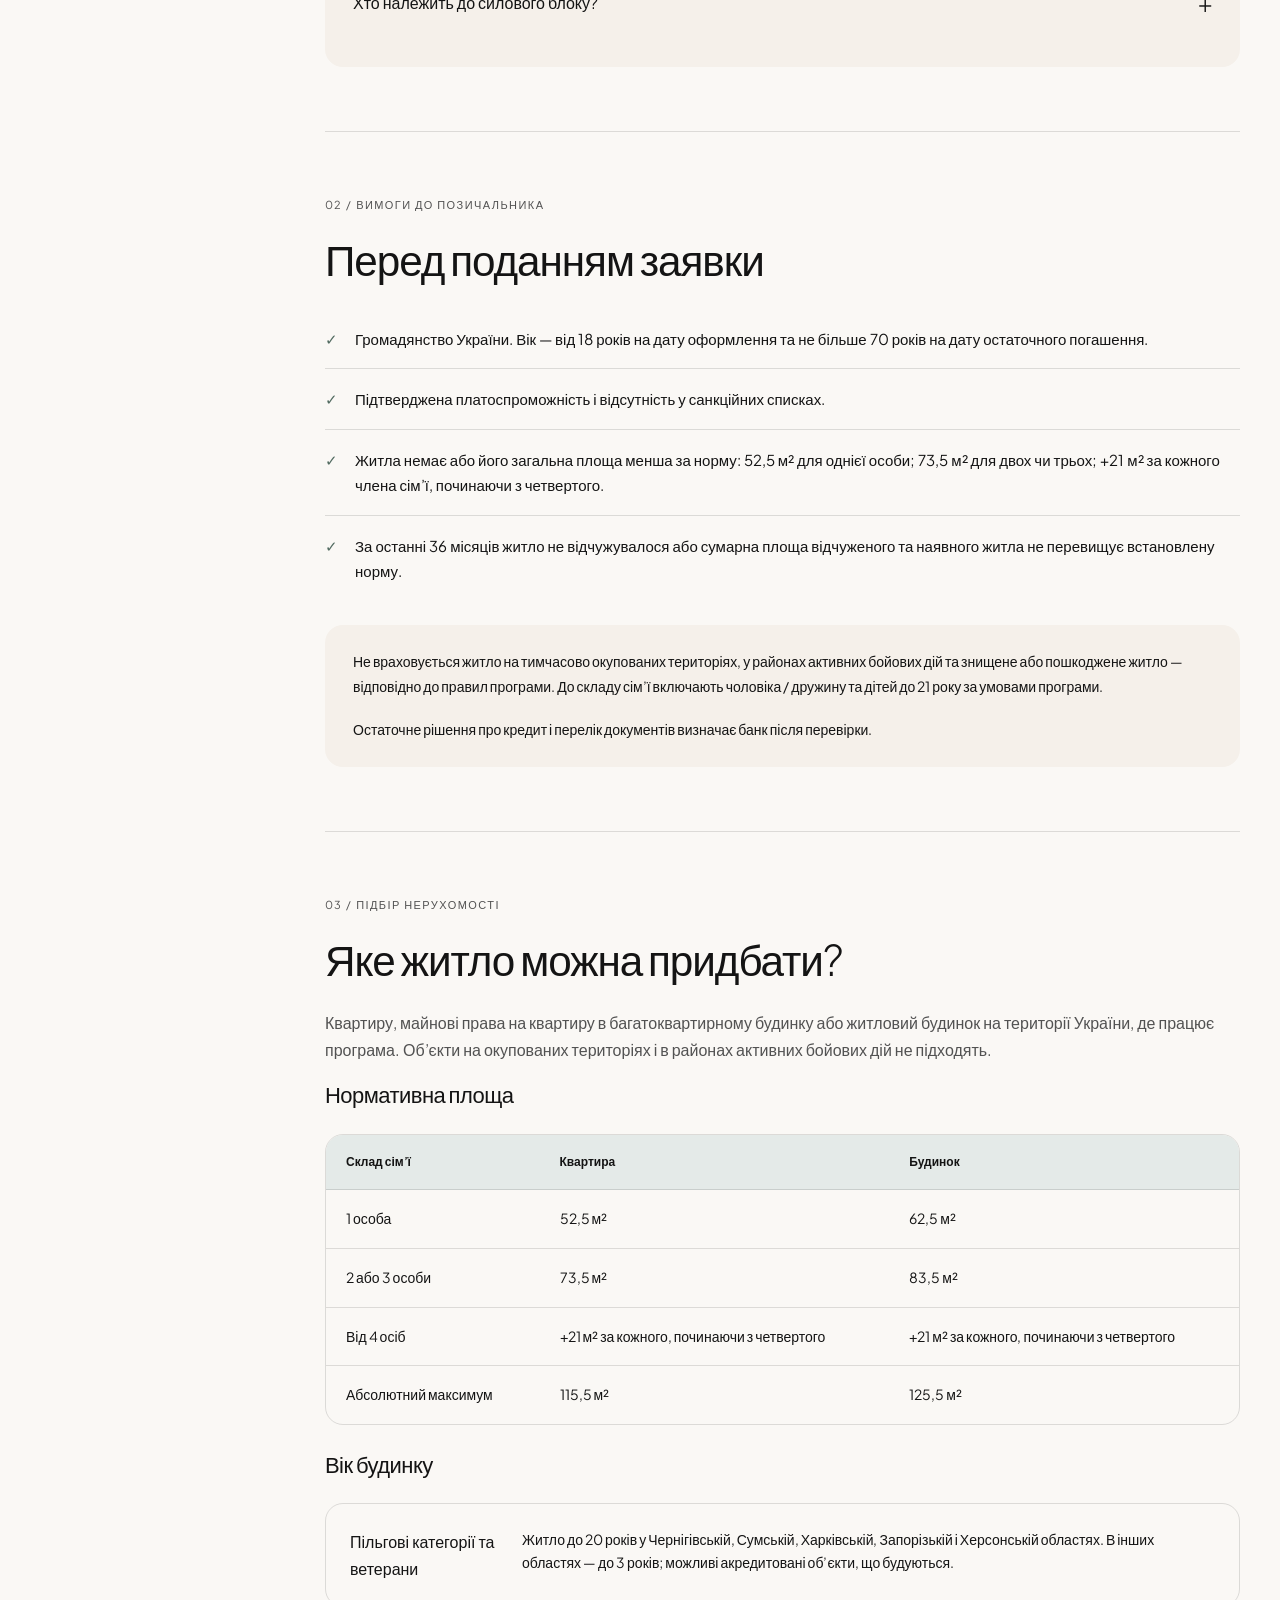
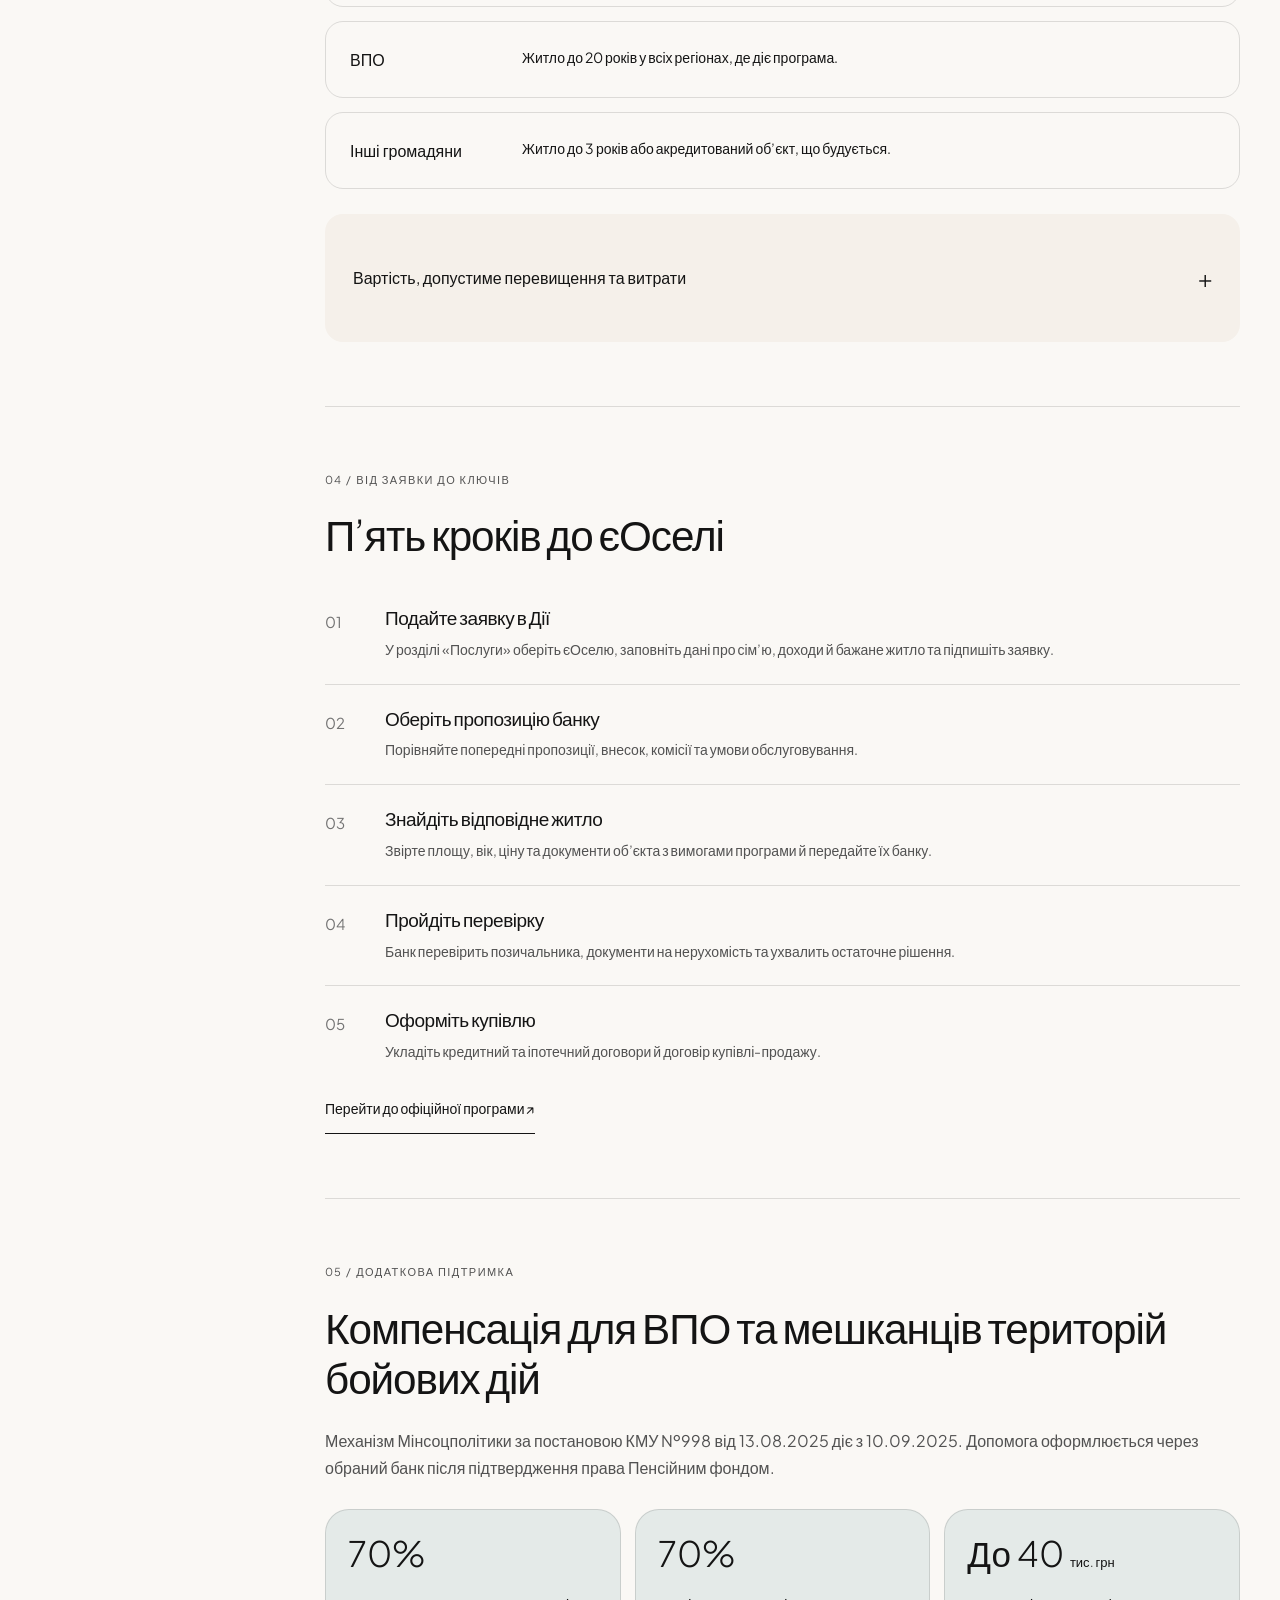
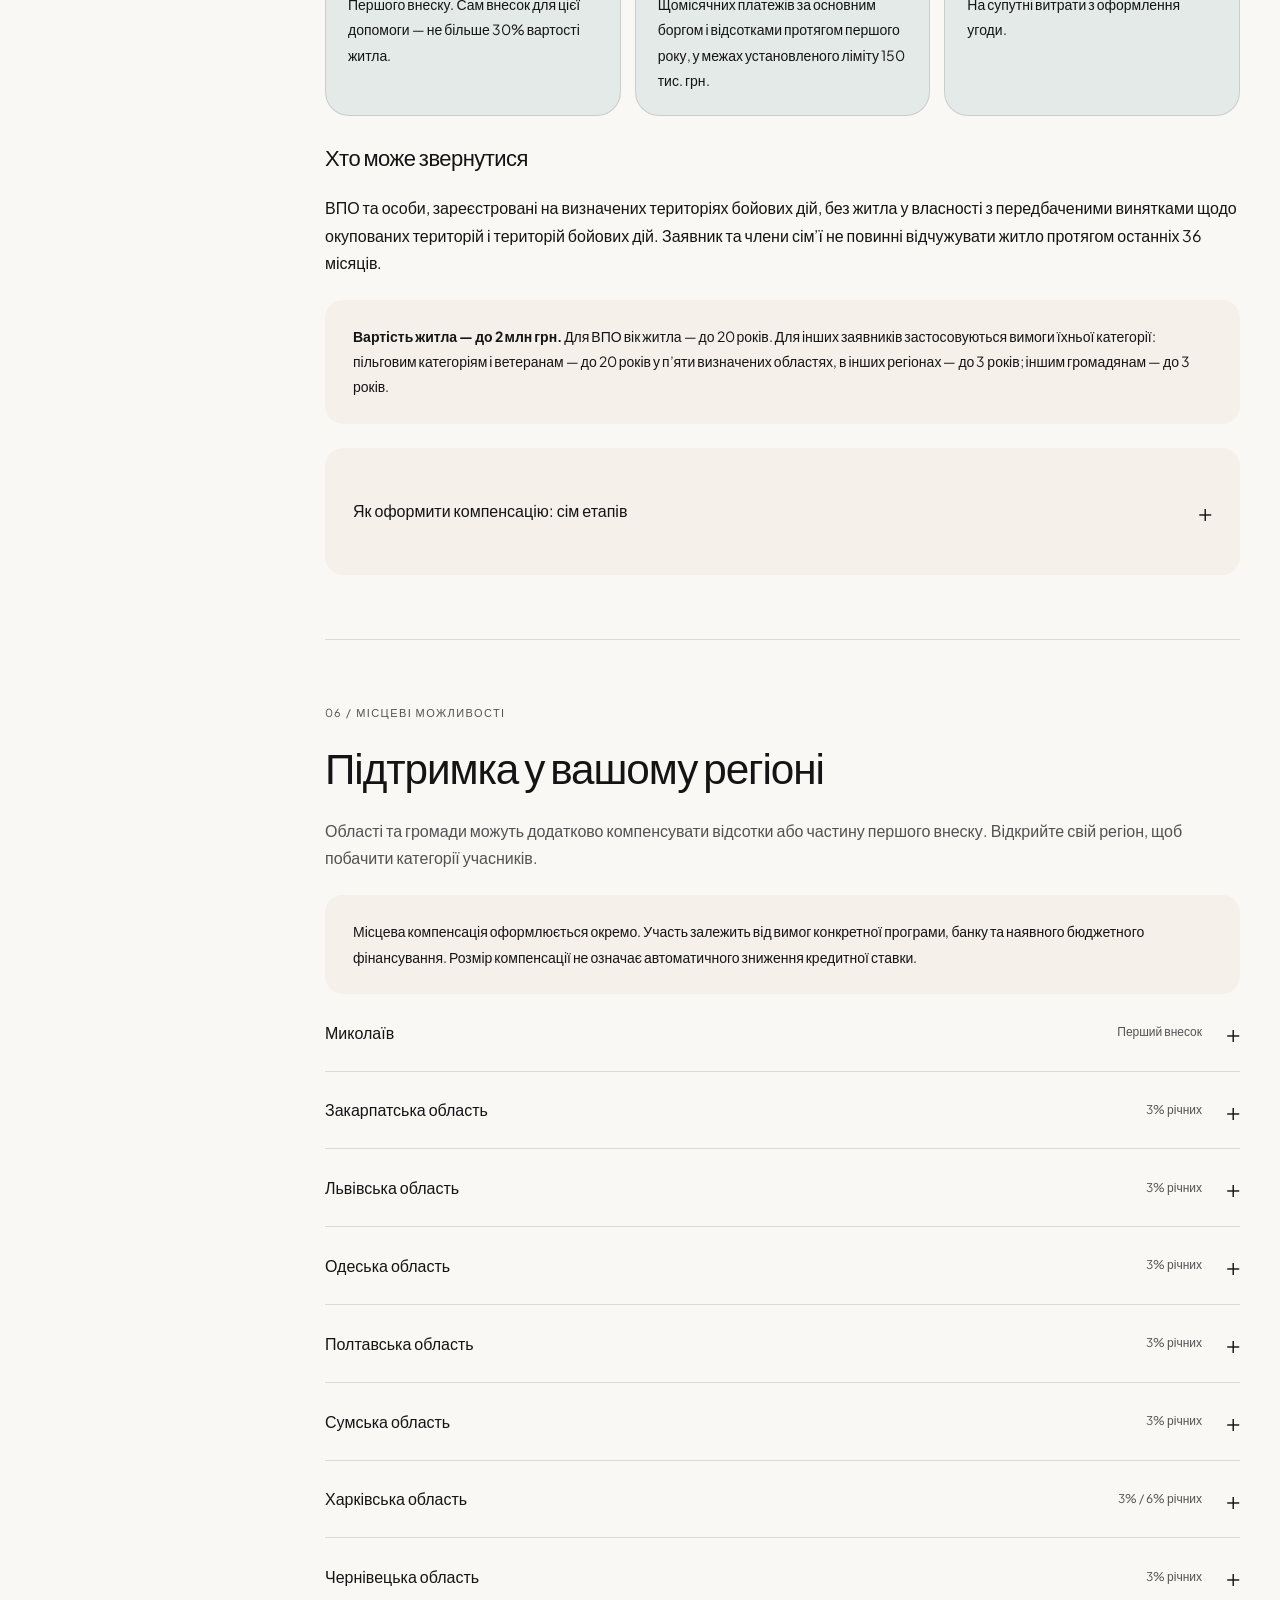
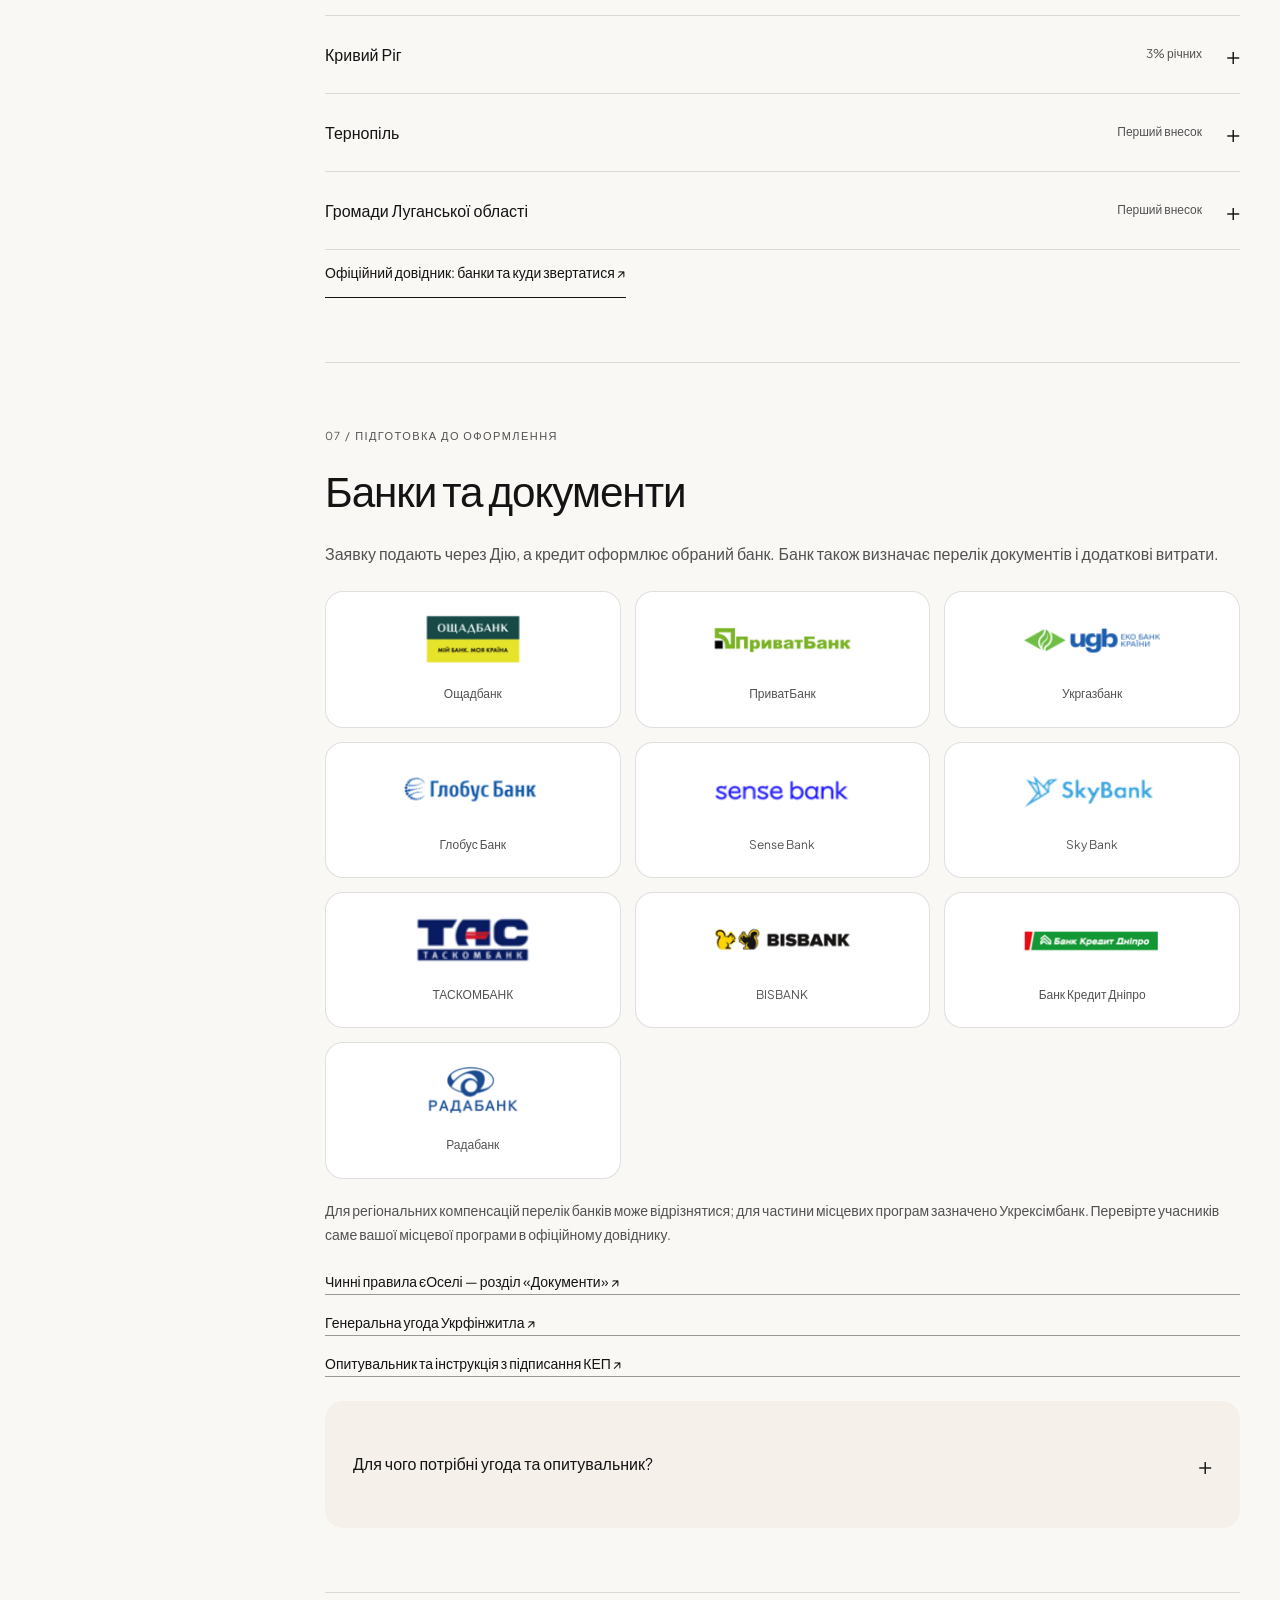
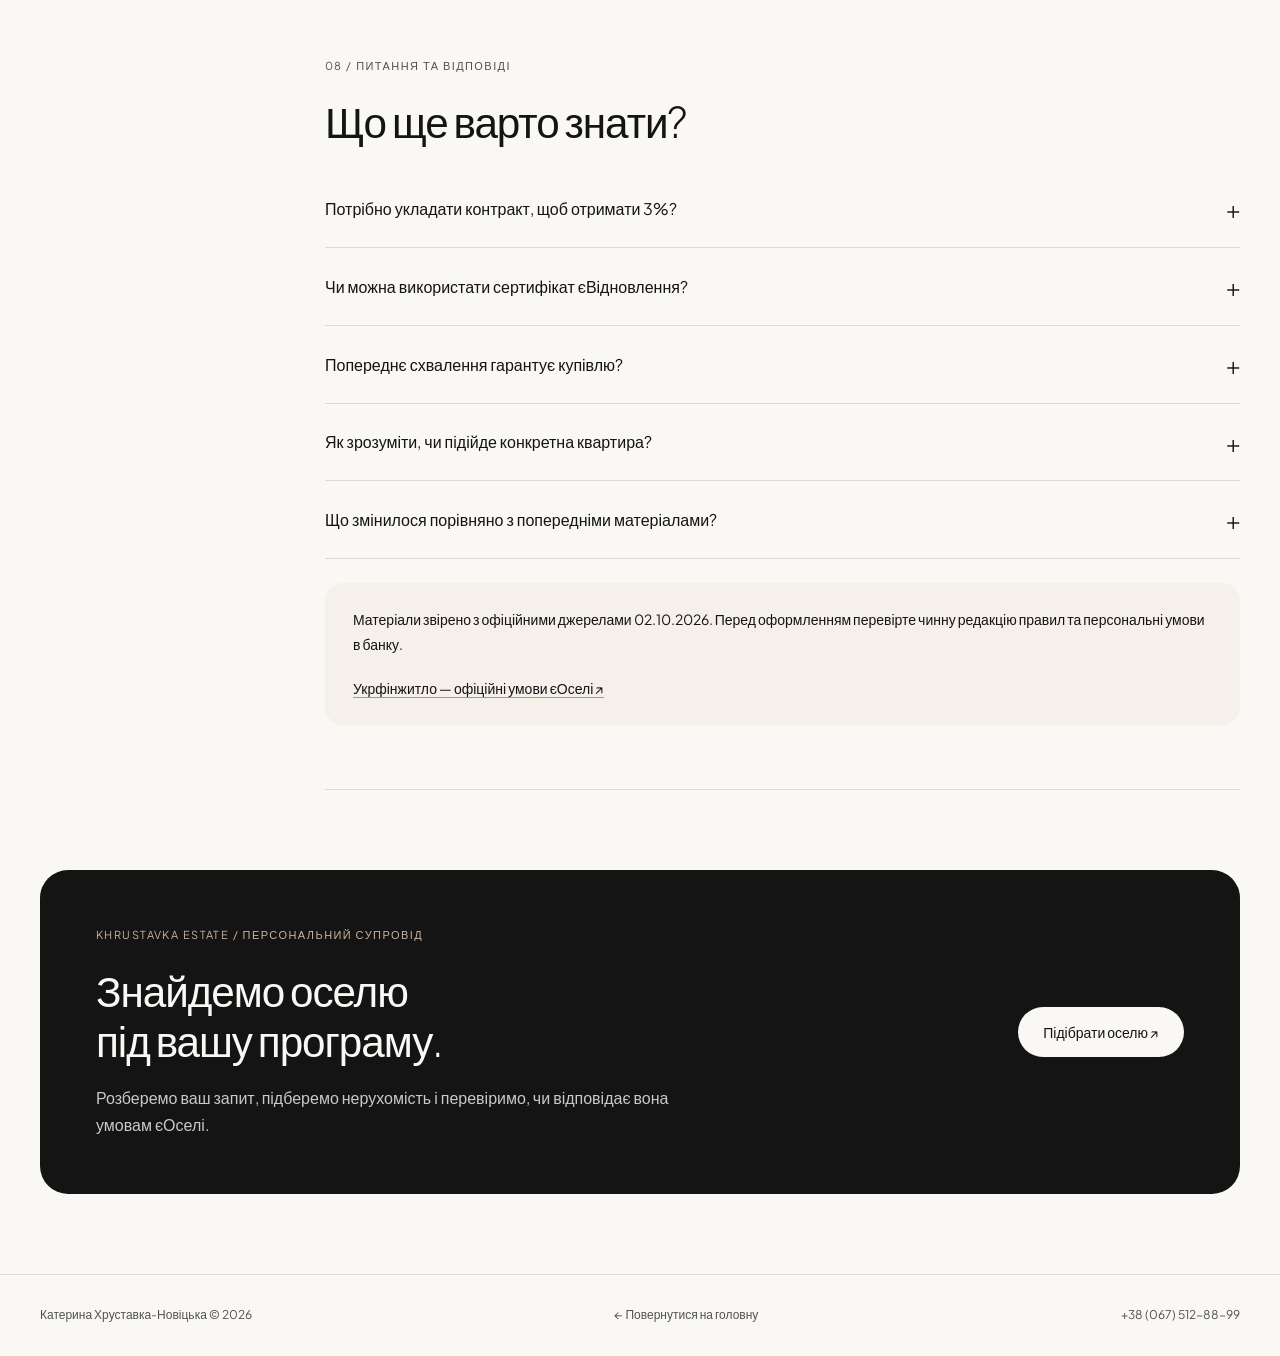
==== commit 61af6cc8: "Add bank logo cards and accessible phone contact dialog" ====
--- a/housing.html
+++ b/housing.html
@@ -17,6 +17,11 @@
 @media(max-width:1000px){.wrap{width:calc(100% - 48px)}.hero-grid{gap:35px}.layout{grid-template-columns:170px minmax(0,1fr);gap:32px}.support-grid{grid-template-columns:1fr}.support-grid .card{display:flex;align-items:center;gap:24px}.support-grid strong{min-width:100px;margin:0}.consult{padding:36px}.top-links{gap:18px}}
 @media(max-width:767px){html{scroll-padding-top:95px}.wrap{width:calc(100% - 40px)}.top{padding:15px 0}.logo{width:156px}.top-links .back{display:none}.top-links .button{font-size:12px;padding:10px 15px;min-height:44px}.top-inner{gap:10px}.hero{padding:46px 0 36px}h1{font-size:clamp(34px,9vw,46px);line-height:1.16;letter-spacing:-.018em}h2{font-size:29px;line-height:1.28;letter-spacing:-.015em}h3{line-height:1.4}.hero-grid{grid-template-columns:1fr;gap:30px}.hero p{font-size:16px}.hero-card{padding:28px}.hero-card .number{font-size:82px}.hero-actions{flex-direction:column;align-items:stretch;gap:14px;margin-top:25px}.hero-actions .text-link{justify-content:center}.facts{grid-template-columns:1fr 1fr;gap:28px 20px;margin-top:35px}.facts strong{font-size:26px}.layout{display:block;padding-bottom:48px}.contents{position:relative;top:auto;margin:0 0 10px}.contents .eyebrow{margin-bottom:10px}.contents nav{display:flex;gap:10px;overflow-x:auto;padding:0 0 12px;max-width:100%;scrollbar-width:thin}.contents a{flex-shrink:0;padding:10px 16px;border:1px solid var(--line);border-radius:50px;min-height:44px;background:rgba(255,255,255,.6);white-space:nowrap}.content section,.content section:first-child{padding:42px 0;scroll-margin-top:90px}.two{grid-template-columns:1fr}.card{padding:25px}.notice{padding:22px}.age-card{grid-template-columns:1fr;gap:12px;padding:22px}.support-grid .card{display:block}.support-grid strong{margin-bottom:12px}.steps li{grid-template-columns:30px 1fr;gap:12px}.table-scroll{margin:22px 0}th,td{padding:14px 12px;font-size:12px}summary{font-size:15px;line-height:1.6;gap:10px;flex-wrap:wrap;position:relative;padding-right:28px}summary:after{position:absolute;right:0;top:22px}summary .region-rate{margin-left:0;font-size:11px}summary:has(.region-rate):after{margin-left:0}.consult{grid-template-columns:1fr;padding:30px 25px;gap:25px;margin-bottom:48px}.consult p{font-size:14px}footer .wrap{flex-direction:column;gap:14px}body{overflow-wrap:break-word}.eyebrow{letter-spacing:.09em}.source-links a{overflow-wrap:anywhere}}
 @media(prefers-reduced-motion:reduce){html{scroll-behavior:auto}*{transition:none!important}}
+
+button{font-family:inherit;cursor:pointer}.button{border:0}button:focus-visible{outline:2px solid #525252;outline-offset:5px}
+.bank-list{display:grid;grid-template-columns:repeat(3,minmax(0,1fr));gap:14px}.bank-card{display:flex;flex-direction:column;align-items:center;justify-content:center;gap:18px;min-height:130px;border:1px solid var(--line);border-radius:18px;background:#fff;padding:22px 16px}.bank-mark{display:block;width:140px;max-width:100%;height:52px;overflow:hidden}.bank-list .bank-card span{padding:0;border:0;border-radius:0;text-align:center;font-size:12px;color:var(--muted)}
+.call-dialog{border:1px solid var(--line);border-radius:28px;padding:44px;width:min(460px,calc(100% - 40px));max-height:calc(100dvh - 40px);overflow:auto;background:var(--sand);color:var(--ink);box-shadow:0 30px 90px rgba(0,0,0,.2)}.call-dialog::backdrop{background:rgba(20,20,20,.5);backdrop-filter:blur(5px)}.call-dialog h2{font-size:32px;line-height:1.25;margin:18px 0}.call-dialog p{font-size:14px;color:var(--muted)}.call-dialog .eyebrow{padding-right:25px}.dialog-close{position:absolute;top:16px;right:16px;width:44px;height:44px;display:flex;align-items:center;justify-content:center;border:1px solid var(--line);border-radius:50%;background:transparent;color:var(--ink);font-size:25px;line-height:1}.call-icon{width:52px;height:52px;border-radius:50%;background:var(--sage);display:flex;align-items:center;justify-content:center;margin-top:10px}.call-number{display:block;font-size:clamp(22px,5.6vw,28px);font-weight:400;letter-spacing:-.01em;line-height:1.4;margin:27px 0 22px;white-space:nowrap}.call-dialog .button{width:100%;gap:14px}.call-dialog .person{padding-bottom:20px;border-bottom:1px solid var(--line)}.call-dialog .person strong{display:block;font-size:15px;font-weight:500;margin-bottom:5px}.call-dialog .person span{font-size:12px;color:var(--muted)}.call-dialog .hint{font-size:12px;line-height:1.6;margin:16px 0 0;text-align:center}
+@media(max-width:767px){.bank-list{grid-template-columns:repeat(2,minmax(0,1fr));gap:12px}.bank-card{min-height:122px;padding:18px 12px;gap:12px}.bank-mark{width:118px;height:45px}.call-dialog{padding:34px 25px}.call-dialog h2{font-size:27px}.call-dialog .eyebrow{font-size:10px}}
 </style>
 </head>
 <body>
@@ -59,9 +64,41 @@
 <details><summary><span>Тернопіль</span><span class="region-rate">Перший внесок</span></summary><div class="detail-body"><p>Часткове відшкодування першого внеску для військовослужбовців ЗСУ та силовиків.</p><p class="muted">Зверніться до відділу звернень громадян міської ради.</p></div></details>
 <details><summary><span>Громади Луганської області</span><span class="region-rate">Перший внесок</span></summary><div class="detail-body"><p>Місцеві програми підтримують ВПО та жителів відповідних громад. Частка або сума компенсації залежить від рішення громади.</p><p class="muted">У поточному довіднику: Сіверськодонецька, Лисичанська, Попаснянська, Рубіжанська, Кремінська, Сватівська, Щастинська, Старобільська, Айдарська, Білокуракинська, Марківська, Білолуцька, Широківська, Станично-Луганська, Біловодська, Міловська та Красноріченська громади. У попередніх матеріалах згадуються також Гірська, Нижньотеплівська, Лозно-Олександрівська та Чмирівська; актуальність їхніх програм уточнюйте у відповідній адміністрації. Звернення — до військової адміністрації своєї громади.</p></div></details>
 <a class="text-link" href="https://ukrfinzhytlo.in.ua/wp-content/uploads/2026/09/MB-prohramy-dlia-saytu_08.2026.pdf" target="_blank" rel="noopener noreferrer">Офіційний довідник: банки та куди звертатися ↗</a></section>
-<section id="documents"><span class="eyebrow">07 / Підготовка до оформлення</span><h2>Банки та документи</h2><p class="muted">Заявку подають через Дію, а кредит оформлює обраний банк. Банк також визначає перелік документів і додаткові витрати.</p><div class="bank-list"><span>Ощадбанк</span><span>ПриватБанк</span><span>Укргазбанк</span><span>Глобус Банк</span><span>Sense Bank</span><span>Sky Bank</span><span>ТАСКОМБАНК</span><span>BISBANK</span><span>Банк Кредит Дніпро</span><span>Радабанк</span></div><p class="muted" style="margin-top:20px;font-size:14px">Для регіональних компенсацій перелік банків може відрізнятися; для частини місцевих програм зазначено Укрексімбанк. Перевірте учасників саме вашої місцевої програми в офіційному довіднику.</p><div class="source-links"><a href="https://ukrfinzhytlo.in.ua/e-oselia/" target="_blank" rel="noopener noreferrer">Чинні правила єОселі — розділ «Документи» ↗</a><a href="https://ukrfinzhytlo.in.ua/wp-content/uploads/2026/10/Heneralna-uhoda.pdf" target="_blank" rel="noopener noreferrer">Генеральна угода Укрфінжитла ↗</a><a href="https://ukrfinzhytlo.in.ua/e-oselia/" target="_blank" rel="noopener noreferrer">Опитувальник та інструкція з підписання КЕП ↗</a></div><details class="notice"><summary>Для чого потрібні угода та опитувальник?</summary><div class="detail-body"><p>Укрфінжитло перевіряє клієнтів відповідно до вимог фінансового моніторингу, зокрема Закону №361-IX від 06.12.2019 та Положення НБУ №107 від 28.07.2020. Офіційна сторінка містить опитувальник і вказівки щодо його підписання КЕП та подання на info@ukrfinzhytlo.in.ua.</p><p>Документи використовуйте за інструкцією установи: перелік для вашої кредитної заявки надає банк.</p></div></details></section>
+<section id="documents"><span class="eyebrow">07 / Підготовка до оформлення</span><h2>Банки та документи</h2><p class="muted">Заявку подають через Дію, а кредит оформлює обраний банк. Банк також визначає перелік документів і додаткові витрати.</p><div class="bank-list"><div class="bank-card"><svg class="bank-mark" role="img" aria-label="Логотип Ощадбанк" viewBox="216 103 92 49"><title>Ощадбанк</title><defs><clipPath id="bank-clip-0"><rect x="216" y="103" width="92" height="49"/></clipPath></defs><image href="/assets/banks/programme.png" width="489" height="607" clip-path="url(#bank-clip-0)"/></svg><span>Ощадбанк</span></div><div class="bank-card"><svg class="bank-mark" role="img" aria-label="Логотип ПриватБанк" viewBox="318 109 158 35"><title>ПриватБанк</title><defs><clipPath id="bank-clip-1"><rect x="318" y="109" width="158" height="35"/></clipPath></defs><image href="/assets/banks/programme.png" width="489" height="607" clip-path="url(#bank-clip-1)"/></svg><span>ПриватБанк</span></div><div class="bank-card"><svg class="bank-mark" role="img" aria-label="Логотип Укргазбанк" viewBox="213 168 123 28"><title>Укргазбанк</title><defs><clipPath id="bank-clip-2"><rect x="213" y="168" width="123" height="28"/></clipPath></defs><image href="/assets/banks/programme.png" width="489" height="607" clip-path="url(#bank-clip-2)"/></svg><span>Укргазбанк</span></div><div class="bank-card"><svg class="bank-mark" role="img" aria-label="Логотип Глобус Банк" viewBox="340 165 132 30"><title>Глобус Банк</title><defs><clipPath id="bank-clip-3"><rect x="340" y="165" width="132" height="30"/></clipPath></defs><image href="/assets/banks/programme.png" width="489" height="607" clip-path="url(#bank-clip-3)"/></svg><span>Глобус Банк</span></div><div class="bank-card"><svg class="bank-mark" role="img" aria-label="Логотип Sense Bank" viewBox="216 209 125 29"><title>Sense Bank</title><defs><clipPath id="bank-clip-4"><rect x="216" y="209" width="125" height="29"/></clipPath></defs><image href="/assets/banks/programme.png" width="489" height="607" clip-path="url(#bank-clip-4)"/></svg><span>Sense Bank</span></div><div class="bank-card"><svg class="bank-mark" role="img" aria-label="Логотип Sky Bank" viewBox="359 207 115 31"><title>Sky Bank</title><defs><clipPath id="bank-clip-5"><rect x="359" y="207" width="115" height="31"/></clipPath></defs><image href="/assets/banks/programme.png" width="489" height="607" clip-path="url(#bank-clip-5)"/></svg><span>Sky Bank</span></div><div class="bank-card"><svg class="bank-mark" role="img" aria-label="Логотип ТАСКОМБАНК" viewBox="218 250 90 39"><title>ТАСКОМБАНК</title><defs><clipPath id="bank-clip-6"><rect x="218" y="250" width="90" height="39"/></clipPath></defs><image href="/assets/banks/programme.png" width="489" height="607" clip-path="url(#bank-clip-6)"/></svg><span>ТАСКОМБАНК</span></div><div class="bank-card"><svg class="bank-mark" role="img" aria-label="Логотип BISBANK" viewBox="320 248 154 32"><title>BISBANK</title><defs><clipPath id="bank-clip-7"><rect x="320" y="248" width="154" height="32"/></clipPath></defs><image href="/assets/banks/programme.png" width="489" height="607" clip-path="url(#bank-clip-7)"/></svg><span>BISBANK</span></div><div class="bank-card"><svg class="bank-mark" role="img" aria-label="Логотип Банк Кредит Дніпро" viewBox="216 308 139 30"><title>Банк Кредит Дніпро</title><defs><clipPath id="bank-clip-8"><rect x="216" y="308" width="139" height="30"/></clipPath></defs><image href="/assets/banks/programme.png" width="489" height="607" clip-path="url(#bank-clip-8)"/></svg><span>Банк Кредит Дніпро</span></div><div class="bank-card"><svg class="bank-mark" role="img" aria-label="Логотип Радабанк" viewBox="372 287 95 51"><title>Радабанк</title><defs><clipPath id="bank-clip-9"><rect x="372" y="287" width="95" height="51"/></clipPath></defs><image href="/assets/banks/programme.png" width="489" height="607" clip-path="url(#bank-clip-9)"/></svg><span>Радабанк</span></div></div><p class="muted" style="margin-top:20px;font-size:14px">Для регіональних компенсацій перелік банків може відрізнятися; для частини місцевих програм зазначено Укрексімбанк. Перевірте учасників саме вашої місцевої програми в офіційному довіднику.</p><div class="source-links"><a href="https://ukrfinzhytlo.in.ua/e-oselia/" target="_blank" rel="noopener noreferrer">Чинні правила єОселі — розділ «Документи» ↗</a><a href="https://ukrfinzhytlo.in.ua/wp-content/uploads/2026/10/Heneralna-uhoda.pdf" target="_blank" rel="noopener noreferrer">Генеральна угода Укрфінжитла ↗</a><a href="https://ukrfinzhytlo.in.ua/e-oselia/" target="_blank" rel="noopener noreferrer">Опитувальник та інструкція з підписання КЕП ↗</a></div><details class="notice"><summary>Для чого потрібні угода та опитувальник?</summary><div class="detail-body"><p>Укрфінжитло перевіряє клієнтів відповідно до вимог фінансового моніторингу, зокрема Закону №361-IX від 06.12.2019 та Положення НБУ №107 від 28.07.2020. Офіційна сторінка містить опитувальник і вказівки щодо його підписання КЕП та подання на info@ukrfinzhytlo.in.ua.</p><p>Документи використовуйте за інструкцією установи: перелік для вашої кредитної заявки надає банк.</p></div></details></section>
 <section id="questions" class="questions"><span class="eyebrow">08 / Питання та відповіді</span><h2>Що ще варто знати?</h2><details><summary>Потрібно укладати контракт, щоб отримати 3%?</summary><div class="detail-body"><p>Ні. Мобілізовані під час воєнного стану також можуть претендувати на 3% у перші 10 років. Право на пільгу банк підтверджує за документами про службу.</p></div></details><details><summary>Чи можна використати сертифікат єВідновлення?</summary><div class="detail-body"><p>Житловий сертифікат єВідновлення може бути використаний як перший внесок за єОселею, а різницю вартості — профінансовано кредитом. Порядок поєднання перевірте в банку перед вибором об’єкта.</p></div></details><details><summary>Попереднє схвалення гарантує купівлю?</summary><div class="detail-body"><p>Попередня пропозиція допомагає зрозуміти можливі умови. Остаточне рішення банк ухвалює після перевірки доходів, документів і обраної нерухомості.</p></div></details><details><summary>Як зрозуміти, чи підійде конкретна квартира?</summary><div class="detail-body"><p>Потрібно перевірити вашу категорію, склад сім’ї, площу, вік будинку, регіон, ціну та юридичні документи. Зверніться до мене для підбору об’єктів і звірте фінальні умови з банком.</p></div></details><details><summary>Що змінилося порівняно з попередніми матеріалами?</summary><div class="detail-body"><p>Враховано доступність 3% для мобілізованих і чинне віднесення ветеранів до пільгових категорій, межі площі 115,5 / 125,5 м², оновлені сімейні норми, перевірку відчуження за 36 місяців і єдиний коефіцієнт вартості ×2. Місцеві програми звірено з поточним офіційним довідником.</p><p>У повідомленні про розширення програми на мобілізованих наведено історичні підсумки: 21 923 родини, 37,5 млрд грн кредитів, 6 438 військовослужбовців за контрактом та ветеранів. Це дані на момент публікації новини, а не поточна статистика.</p><a href="https://ukrfinzhytlo.in.ua/ieoselia-pid-3-dlia-mobilizovanykh/" target="_blank" rel="noopener noreferrer">Офіційне повідомлення про зміни ↗</a></div></details><div class="notice"><p>Матеріали звірено з офіційними джерелами 02.10.2026. Перед оформленням перевірте чинну редакцію правил та персональні умови в банку.</p><a href="https://ukrfinzhytlo.in.ua/e-oselia/" target="_blank" rel="noopener noreferrer">Укрфінжитло — офіційні умови єОселі ↗</a></div></section>
 </div></div>
-<section class="wrap consult"><div><span class="eyebrow" style="color:#C8B49B">Khrustavka Estate / Персональний супровід</span><h2>Знайдемо оселю<br>під вашу програму.</h2><p>Розберемо ваш запит, підберемо нерухомість і перевіримо, чи відповідає вона умовам єОселі.</p></div><a class="button" href="tel:+380675128899">Обговорити купівлю ↗</a></section>
+<section class="wrap consult"><div><span class="eyebrow" style="color:#C8B49B">Khrustavka Estate / Персональний супровід</span><h2>Знайдемо оселю<br>під вашу програму.</h2><p>Розберемо ваш запит, підберемо нерухомість і перевіримо, чи відповідає вона умовам єОселі.</p></div><button class="button" type="button" data-open-call aria-haspopup="dialog" aria-controls="callDialog">Підібрати оселю ↗</button></section>
 </main><footer><div class="wrap"><span>Катерина Хруставка-Новіцька © 2026</span><a href="/">← Повернутися на головну</a><a href="tel:+380675128899">+38 (067) 512-88-99</a></div></footer>
+
+<dialog id="callDialog" class="call-dialog" aria-labelledby="callTitle" aria-describedby="callDescription">
+<button class="dialog-close" type="button" aria-label="Закрити вікно" data-close-call autofocus>×</button>
+<span class="eyebrow">Khrustavka Estate / На зв’язку</span>
+<div class="call-icon" aria-hidden="true"><svg width="23" height="23" viewBox="0 0 24 24" fill="none" stroke="currentColor" stroke-width="1.4" stroke-linecap="round" stroke-linejoin="round"><path d="M22 16.9v3a2 2 0 0 1-2.2 2 19.8 19.8 0 0 1-8.6-3.1 19.5 19.5 0 0 1-6-6 19.8 19.8 0 0 1-3.1-8.7A2 2 0 0 1 4.1 2h3a2 2 0 0 1 2 1.7c.1 1 .4 2 .7 2.9a2 2 0 0 1-.5 2.1L8 10a16 16 0 0 0 6 6l1.3-1.3a2 2 0 0 1 2.1-.5c.9.3 1.9.6 2.9.7a2 2 0 0 1 1.7 2z"/></svg></div>
+<h2 id="callTitle">Поговорімо про<br>вашу майбутню оселю.</h2>
+<p id="callDescription">Зателефонуйте мені — обговоримо ваші побажання та підбір житла за програмою єОселя.</p>
+<div class="person"><strong>Катерина Хруставка-Новіцька</strong><span>Ваш персональний рієлтор у Миколаєві</span></div>
+<a class="call-number" href="tel:+380675128899">+38 (067) 512-88-99</a>
+<a class="button" href="tel:+380675128899">Зателефонувати <span aria-hidden="true">↗</span></a>
+<p class="hint">На телефоні кнопка відкриє застосунок для дзвінка.</p>
+</dialog>
+<script>
+(() => {
+ const dialog = document.getElementById('callDialog');
+ let previousOverflow = '';
+ document.querySelectorAll('[data-open-call]').forEach(button => {
+  button.addEventListener('click', () => {
+   previousOverflow = document.body.style.overflow;
+   dialog.showModal();
+   document.body.style.overflow = 'hidden';
+  });
+ });
+ dialog.querySelector('[data-close-call]').addEventListener('click', () => dialog.close());
+ dialog.addEventListener('click', event => {
+  if (event.target !== dialog) return;
+  const bounds = dialog.getBoundingClientRect();
+  if (event.clientX < bounds.left || event.clientX > bounds.right || event.clientY < bounds.top || event.clientY > bounds.bottom) dialog.close();
+ });
+ dialog.addEventListener('close', () => { document.body.style.overflow = previousOverflow; });
+})();
+</script>
 </body></html>
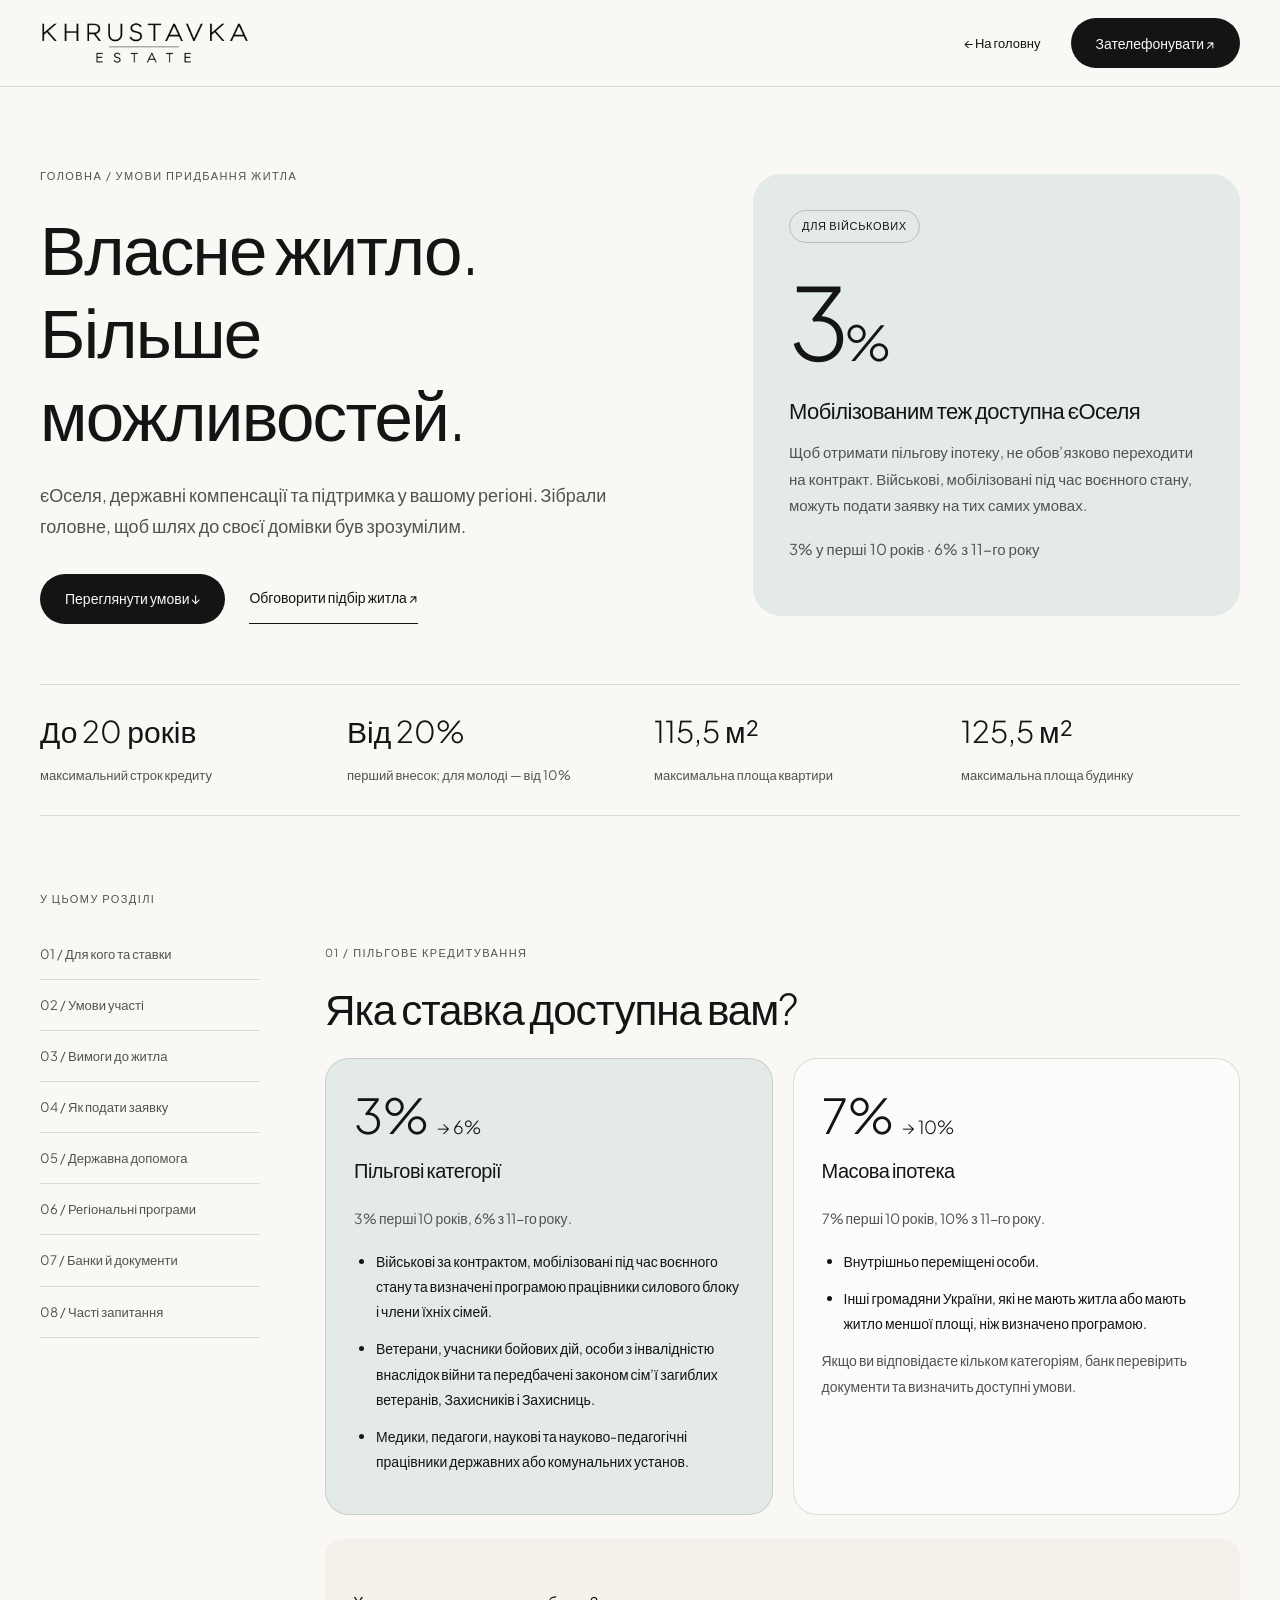
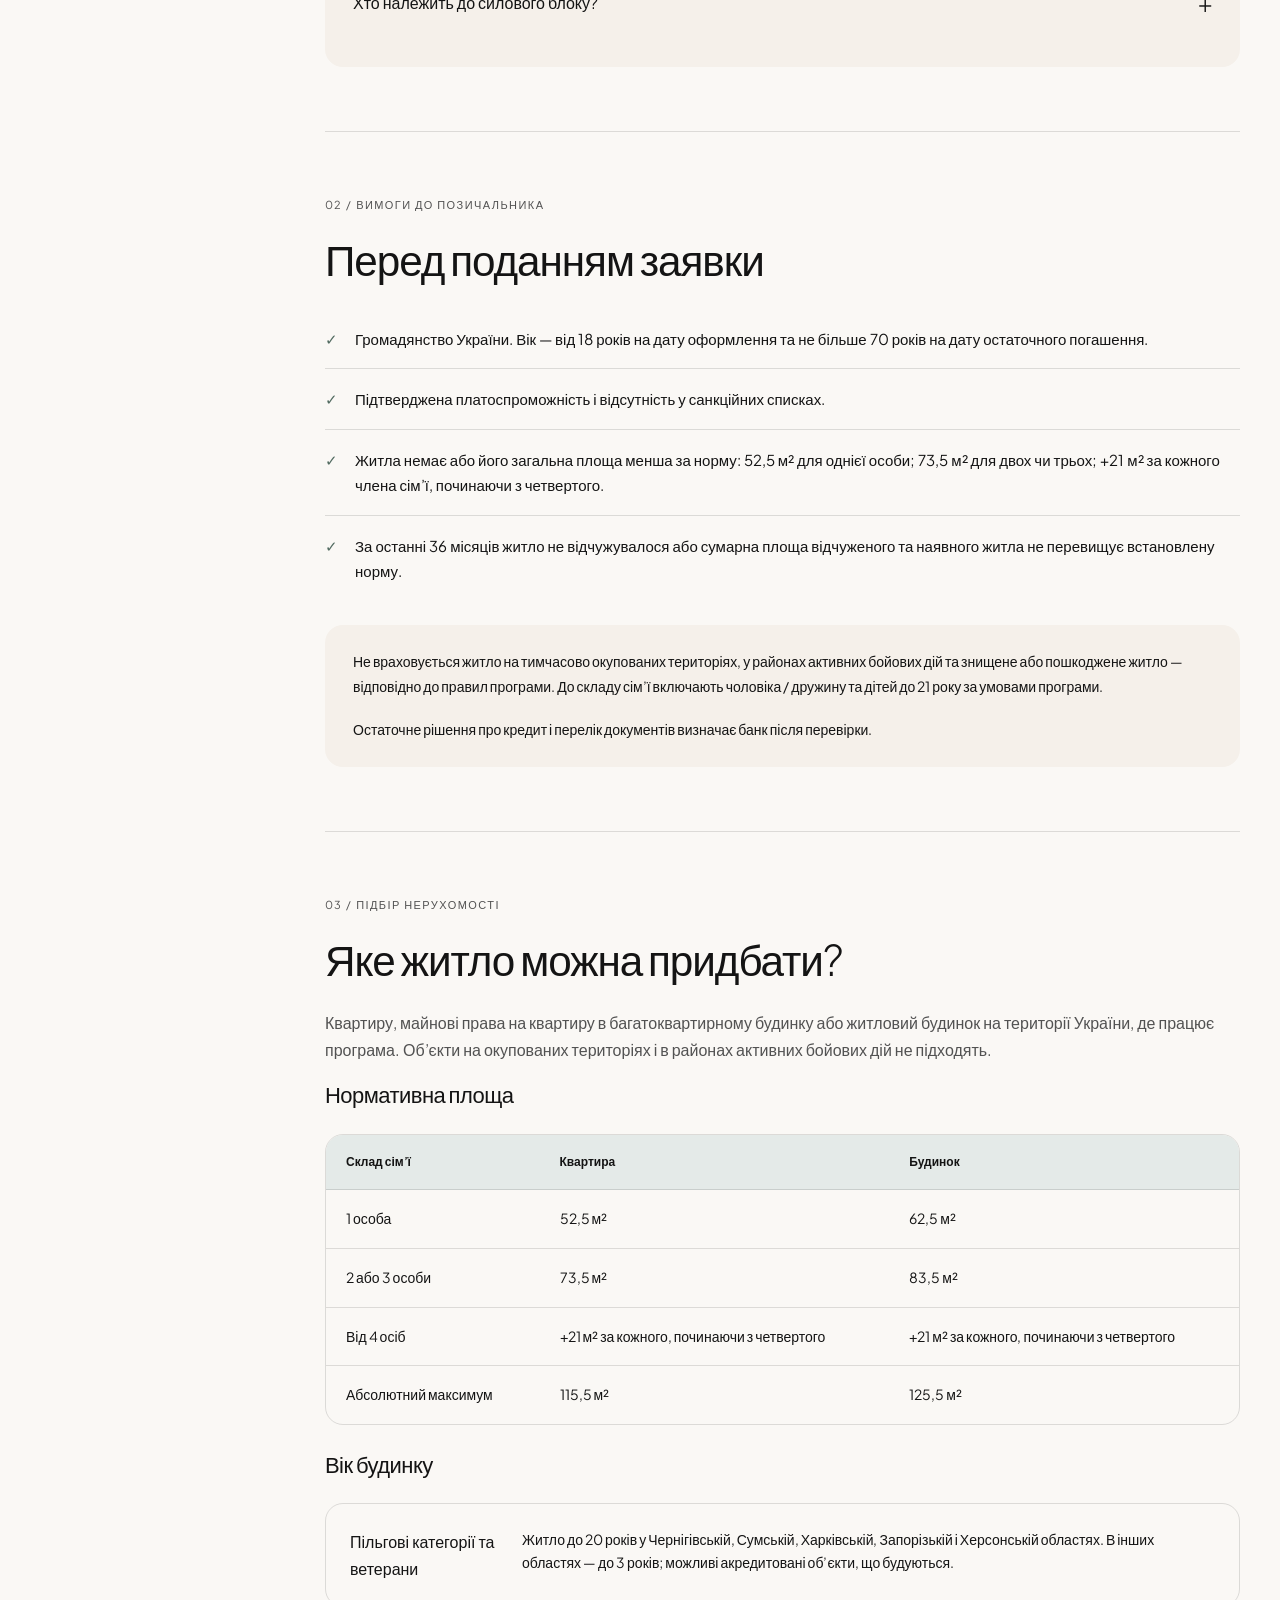
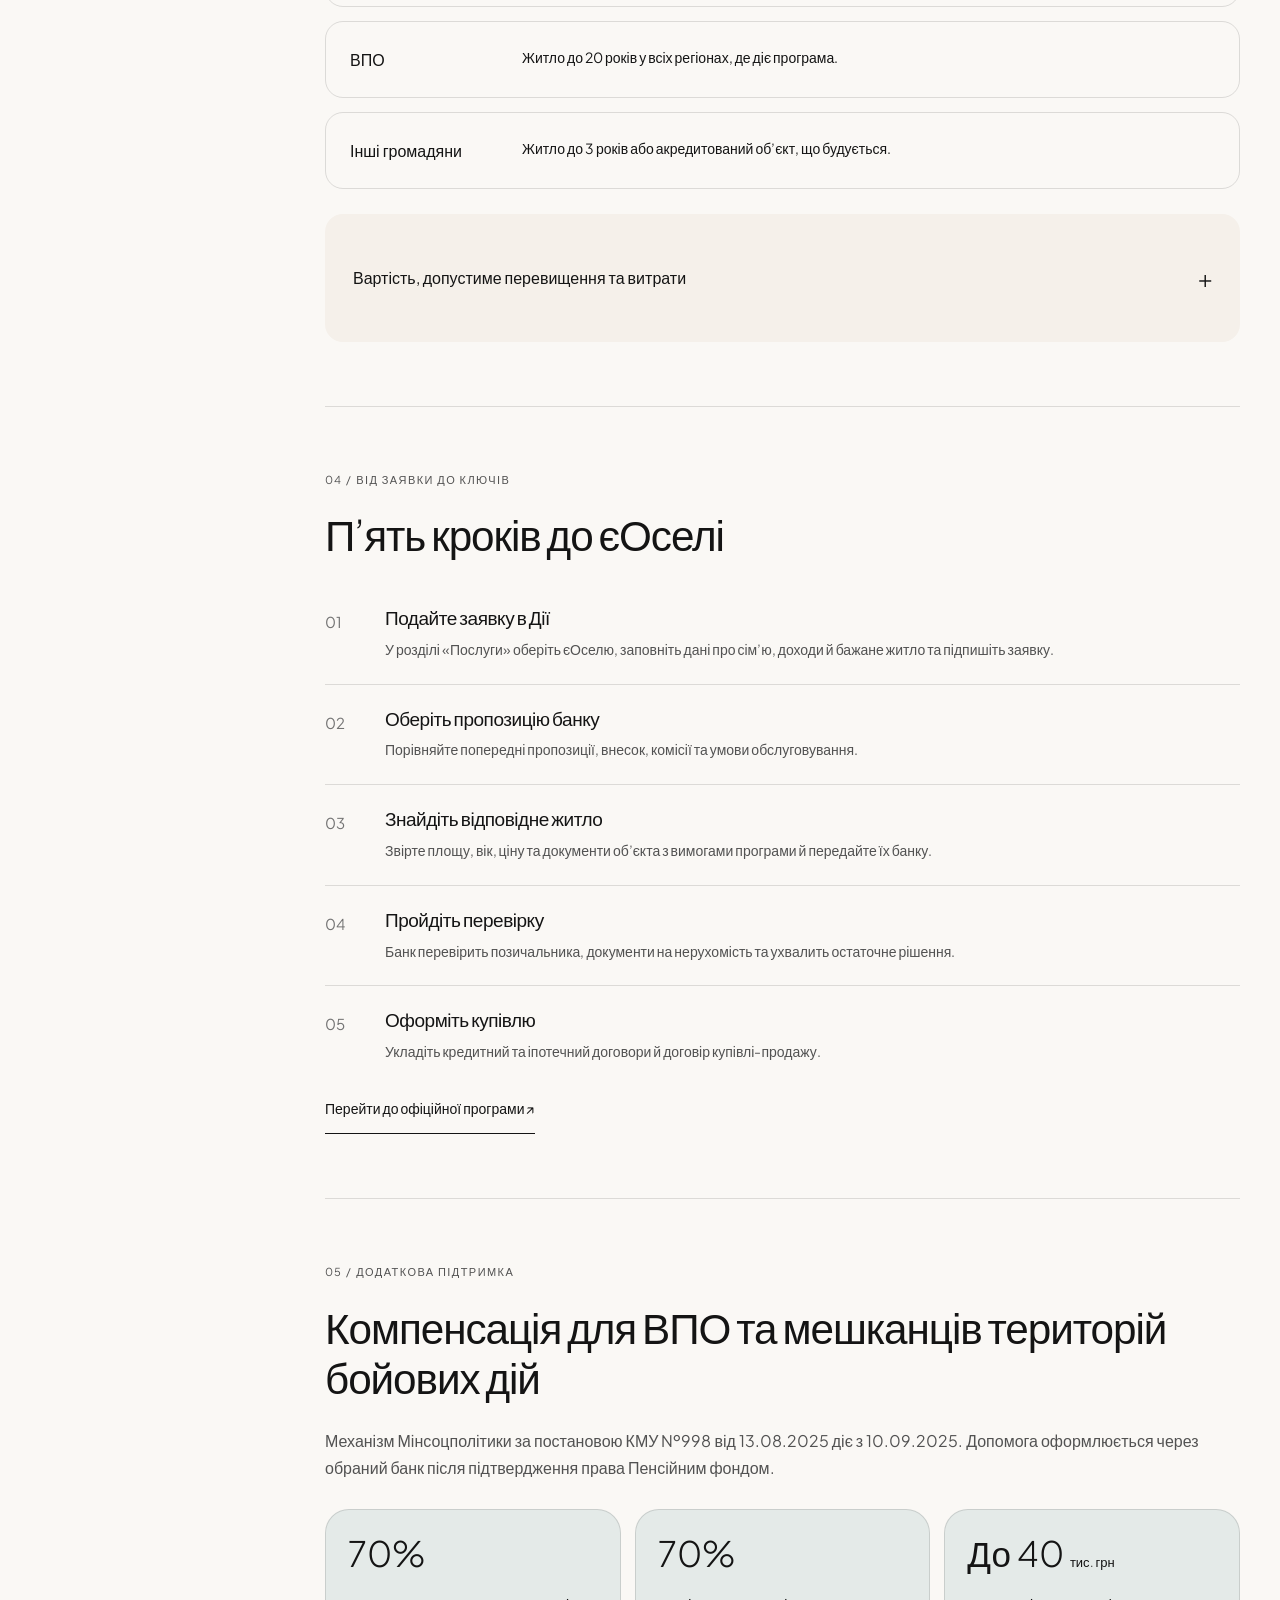
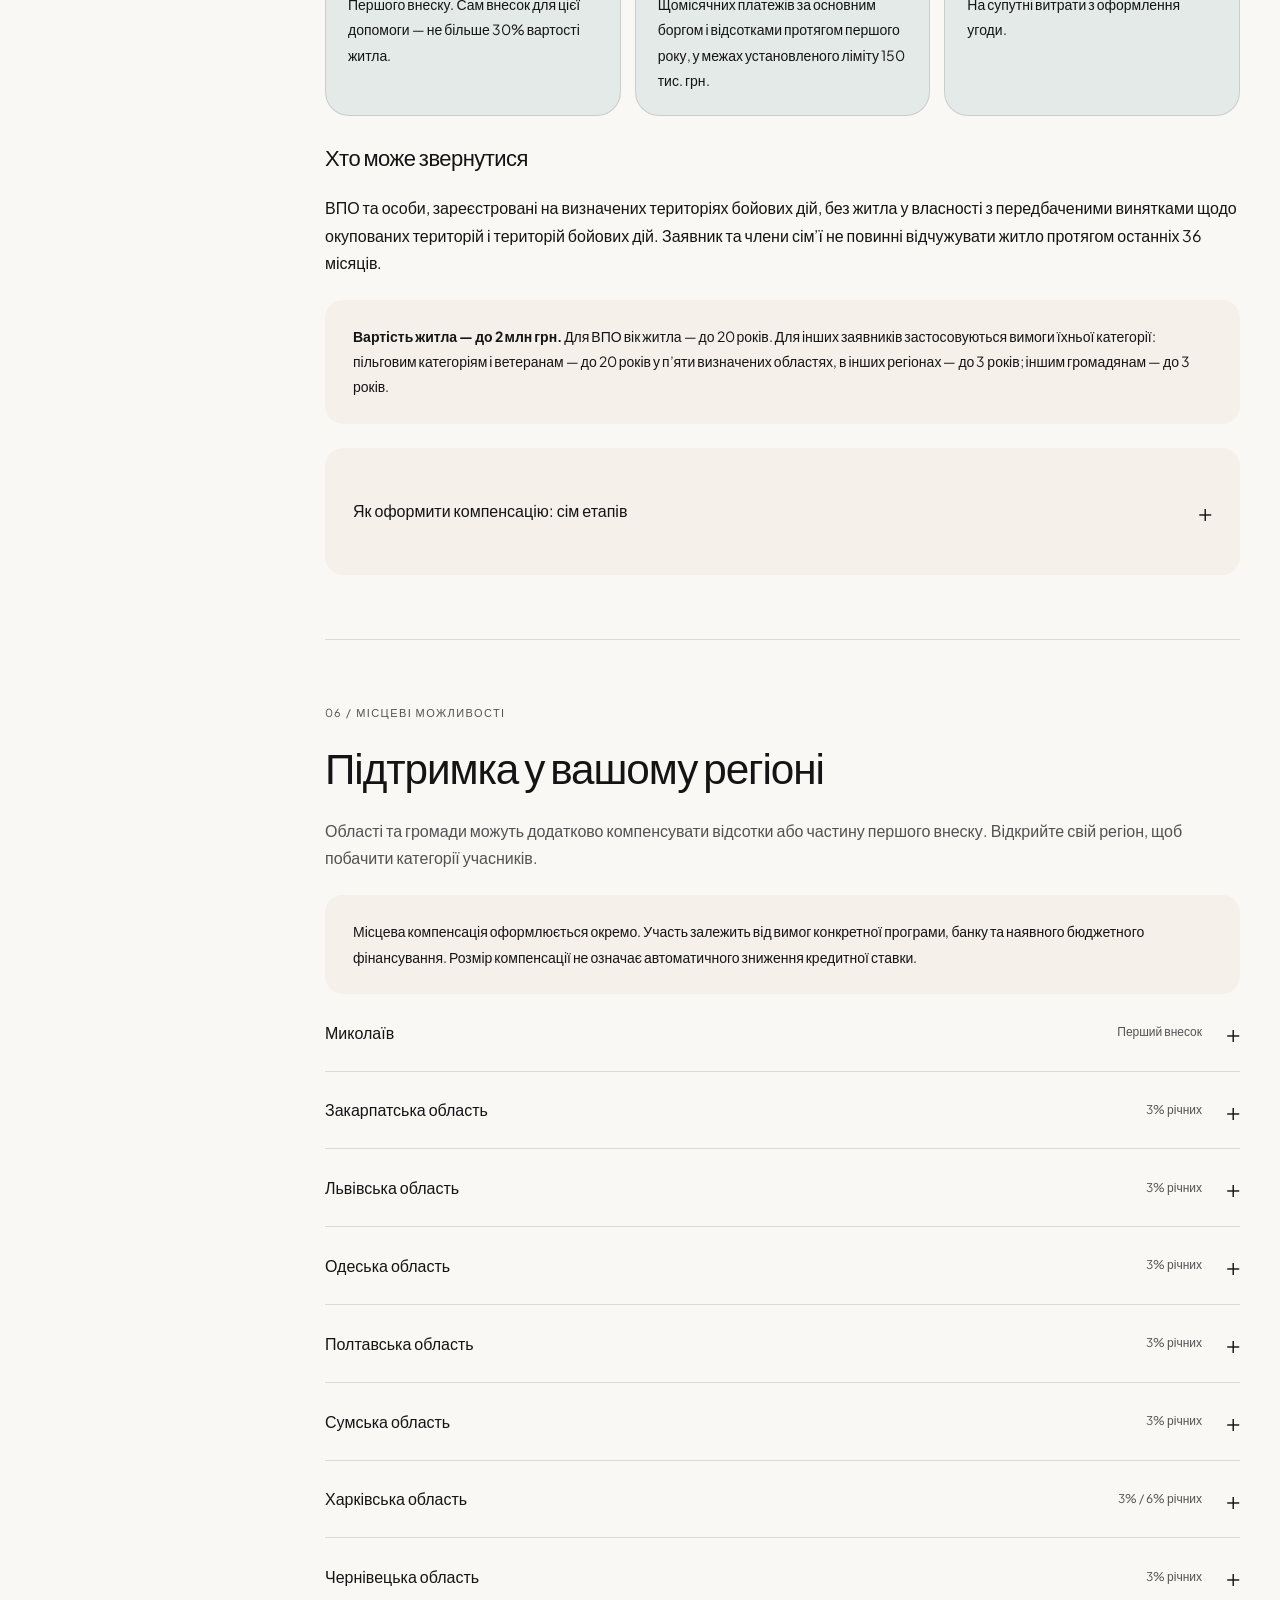
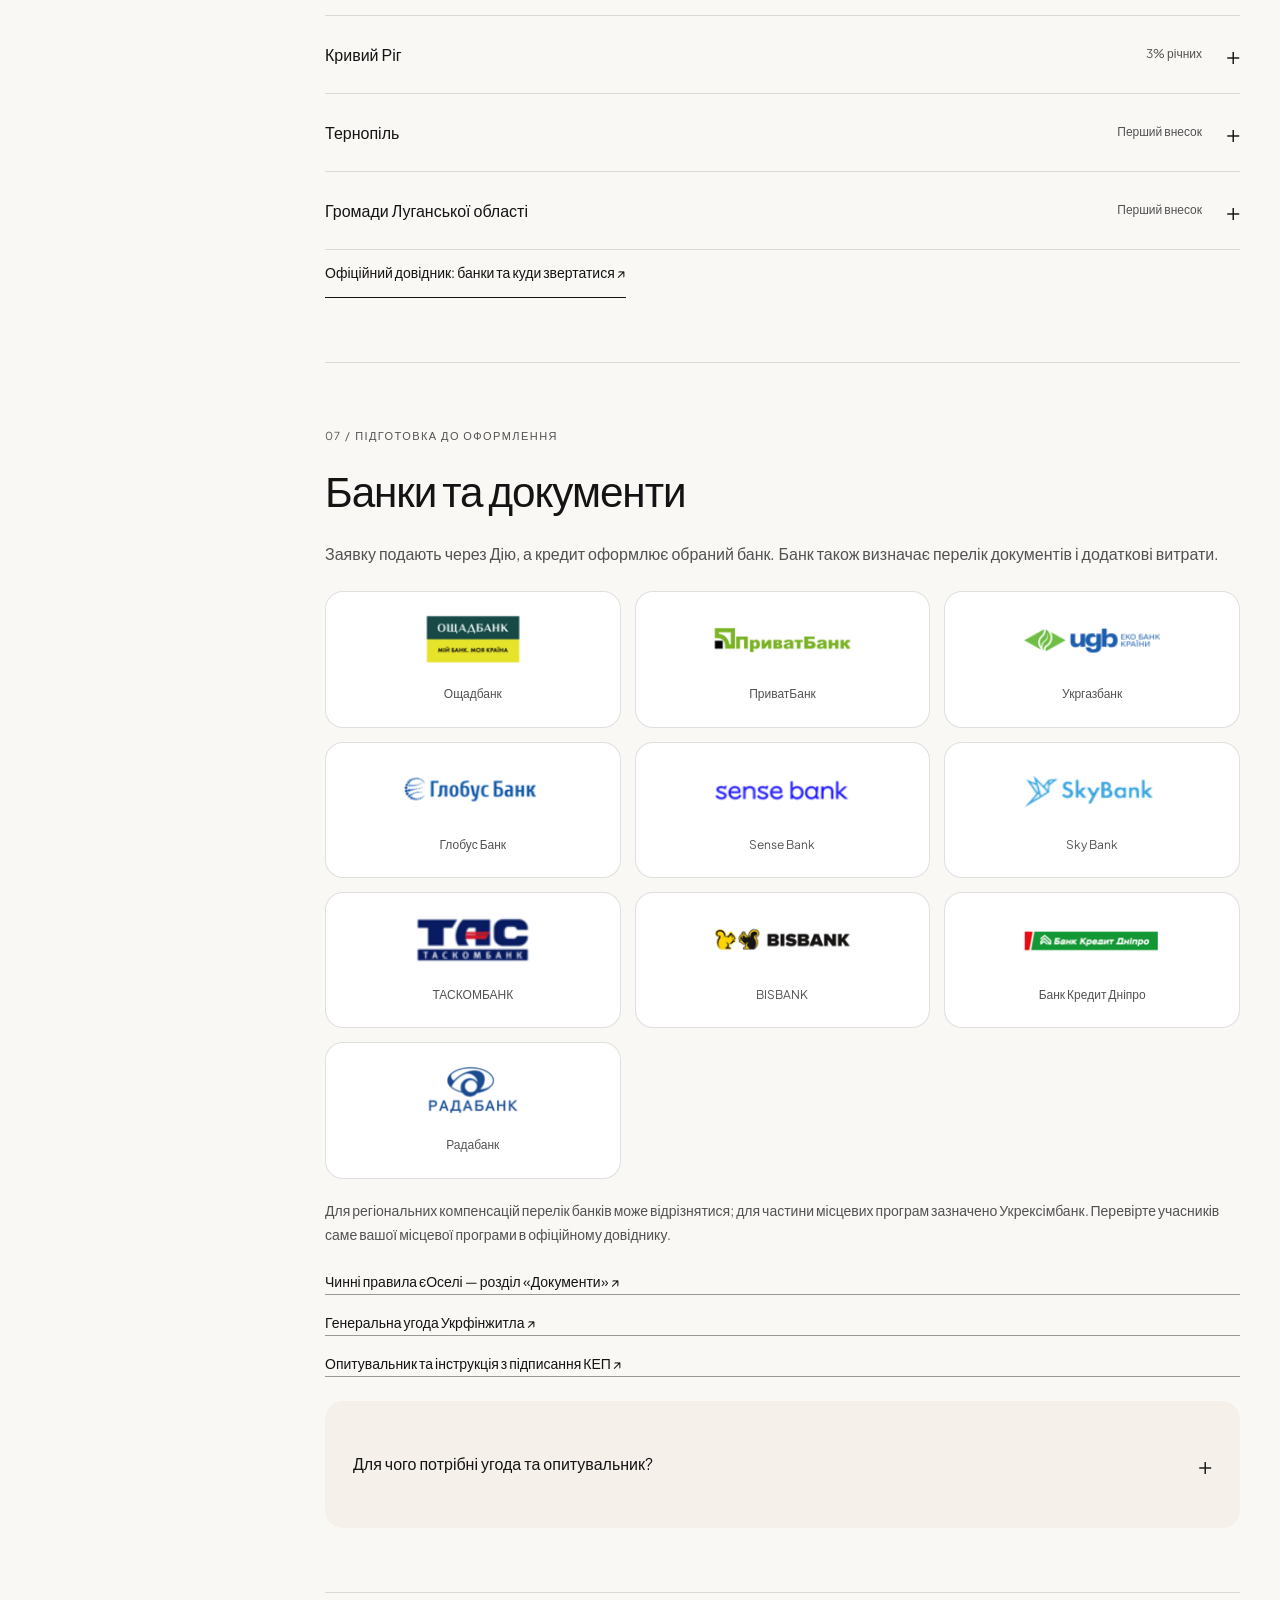
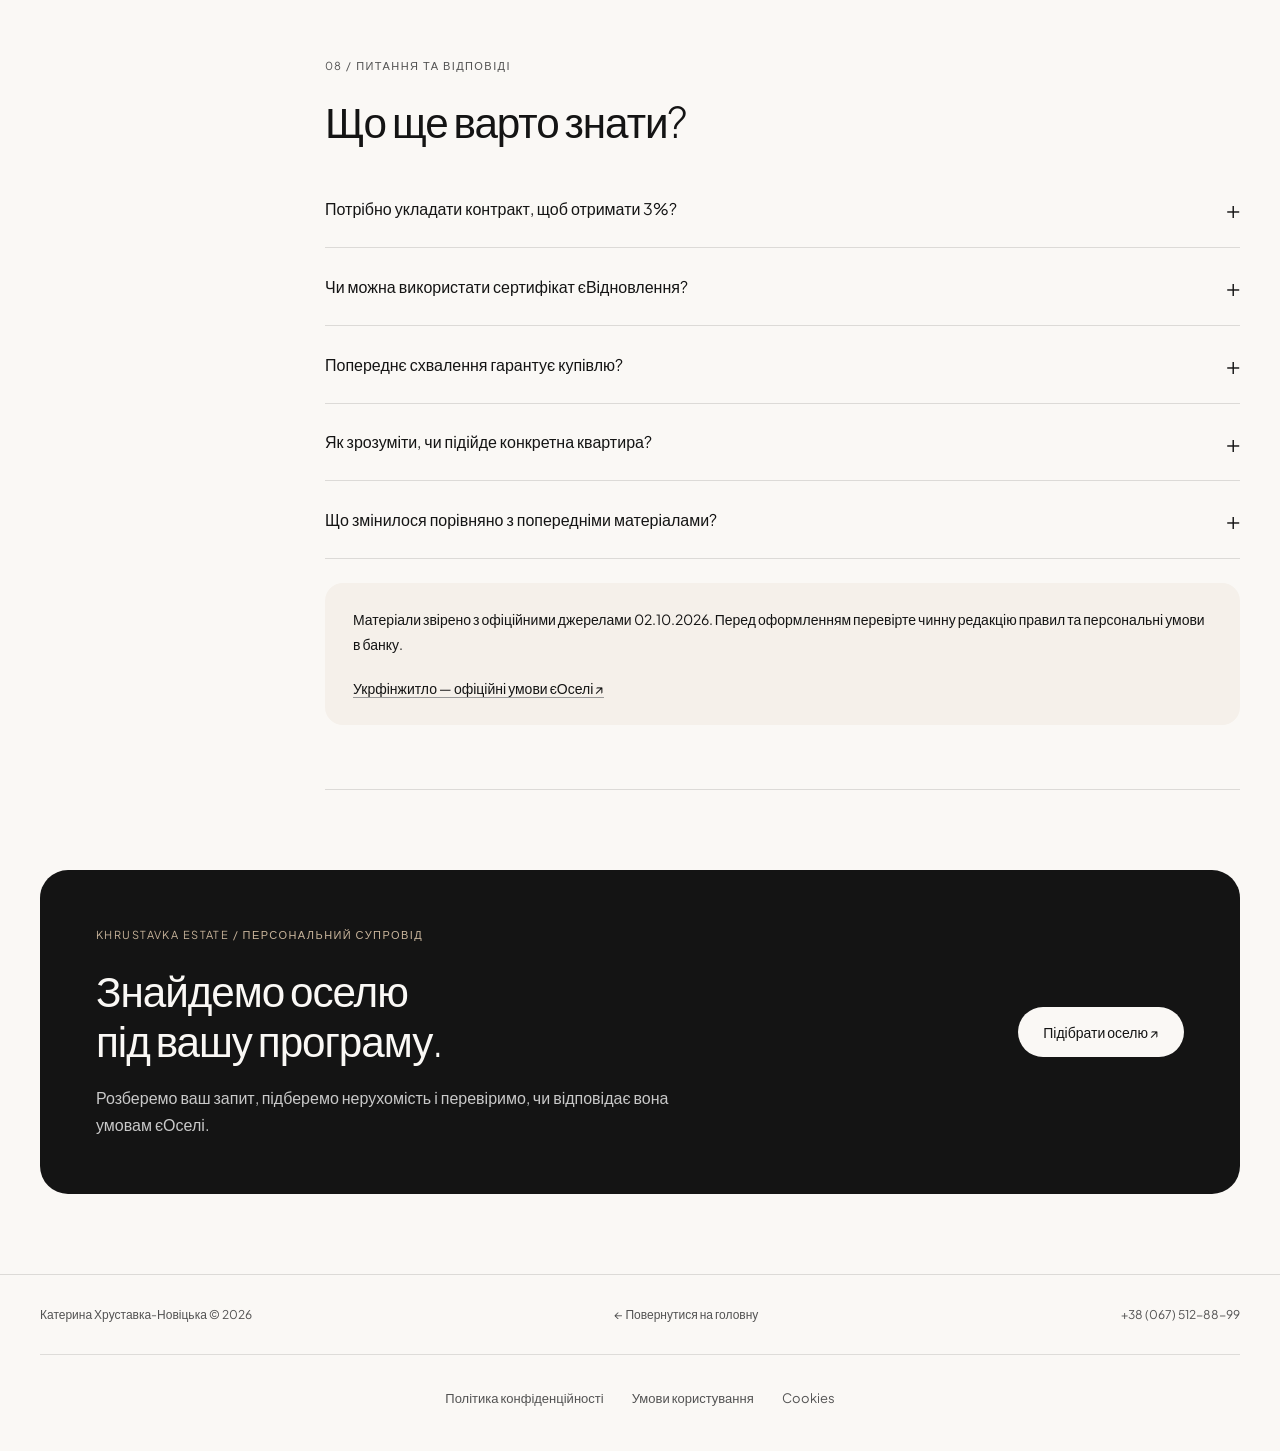
==== commit 80484395: "Add privacy, terms and cookie information pages with footer links" ====
--- a/housing.html
+++ b/housing.html
@@ -22,6 +22,7 @@
 .bank-list{display:grid;grid-template-columns:repeat(3,minmax(0,1fr));gap:14px}.bank-card{display:flex;flex-direction:column;align-items:center;justify-content:center;gap:18px;min-height:130px;border:1px solid var(--line);border-radius:18px;background:#fff;padding:22px 16px}.bank-mark{display:block;width:140px;max-width:100%;height:52px;overflow:hidden}.bank-list .bank-card span{padding:0;border:0;border-radius:0;text-align:center;font-size:12px;color:var(--muted)}
 .call-dialog{border:1px solid var(--line);border-radius:28px;padding:44px;width:min(460px,calc(100% - 40px));max-height:calc(100dvh - 40px);overflow:auto;background:var(--sand);color:var(--ink);box-shadow:0 30px 90px rgba(0,0,0,.2)}.call-dialog::backdrop{background:rgba(20,20,20,.5);backdrop-filter:blur(5px)}.call-dialog h2{font-size:32px;line-height:1.25;margin:18px 0}.call-dialog p{font-size:14px;color:var(--muted)}.call-dialog .eyebrow{padding-right:25px}.dialog-close{position:absolute;top:16px;right:16px;width:44px;height:44px;display:flex;align-items:center;justify-content:center;border:1px solid var(--line);border-radius:50%;background:transparent;color:var(--ink);font-size:25px;line-height:1}.call-icon{width:52px;height:52px;border-radius:50%;background:var(--sage);display:flex;align-items:center;justify-content:center;margin-top:10px}.call-number{display:block;font-size:clamp(22px,5.6vw,28px);font-weight:400;letter-spacing:-.01em;line-height:1.4;margin:27px 0 22px;white-space:nowrap}.call-dialog .button{width:100%;gap:14px}.call-dialog .person{padding-bottom:20px;border-bottom:1px solid var(--line)}.call-dialog .person strong{display:block;font-size:15px;font-weight:500;margin-bottom:5px}.call-dialog .person span{font-size:12px;color:var(--muted)}.call-dialog .hint{font-size:12px;line-height:1.6;margin:16px 0 0;text-align:center}
 @media(max-width:767px){.bank-list{grid-template-columns:repeat(2,minmax(0,1fr));gap:12px}.bank-card{min-height:122px;padding:18px 12px;gap:12px}.bank-mark{width:118px;height:45px}.call-dialog{padding:34px 25px}.call-dialog h2{font-size:27px}.call-dialog .eyebrow{font-size:10px}}
+.legal-footer{max-width:1200px;margin:28px auto 0;padding-top:22px;border-top:1px solid rgba(20,20,20,.12);display:flex;flex-wrap:wrap;justify-content:center;gap:12px 28px;font-size:13px;line-height:1.6;color:#525252}.legal-footer a{display:inline-flex;align-items:center;min-height:44px;text-decoration:none}.legal-footer a:hover{text-decoration:underline;text-underline-offset:4px}.legal-footer a:focus-visible{outline:2px solid #525252;outline-offset:4px}@media(max-width:767px){.legal-footer{gap:4px 20px;padding-top:16px;font-size:12px}}
 </style>
 </head>
 <body>
@@ -68,7 +69,7 @@
 <section id="questions" class="questions"><span class="eyebrow">08 / Питання та відповіді</span><h2>Що ще варто знати?</h2><details><summary>Потрібно укладати контракт, щоб отримати 3%?</summary><div class="detail-body"><p>Ні. Мобілізовані під час воєнного стану також можуть претендувати на 3% у перші 10 років. Право на пільгу банк підтверджує за документами про службу.</p></div></details><details><summary>Чи можна використати сертифікат єВідновлення?</summary><div class="detail-body"><p>Житловий сертифікат єВідновлення може бути використаний як перший внесок за єОселею, а різницю вартості — профінансовано кредитом. Порядок поєднання перевірте в банку перед вибором об’єкта.</p></div></details><details><summary>Попереднє схвалення гарантує купівлю?</summary><div class="detail-body"><p>Попередня пропозиція допомагає зрозуміти можливі умови. Остаточне рішення банк ухвалює після перевірки доходів, документів і обраної нерухомості.</p></div></details><details><summary>Як зрозуміти, чи підійде конкретна квартира?</summary><div class="detail-body"><p>Потрібно перевірити вашу категорію, склад сім’ї, площу, вік будинку, регіон, ціну та юридичні документи. Зверніться до мене для підбору об’єктів і звірте фінальні умови з банком.</p></div></details><details><summary>Що змінилося порівняно з попередніми матеріалами?</summary><div class="detail-body"><p>Враховано доступність 3% для мобілізованих і чинне віднесення ветеранів до пільгових категорій, межі площі 115,5 / 125,5 м², оновлені сімейні норми, перевірку відчуження за 36 місяців і єдиний коефіцієнт вартості ×2. Місцеві програми звірено з поточним офіційним довідником.</p><p>У повідомленні про розширення програми на мобілізованих наведено історичні підсумки: 21 923 родини, 37,5 млрд грн кредитів, 6 438 військовослужбовців за контрактом та ветеранів. Це дані на момент публікації новини, а не поточна статистика.</p><a href="https://ukrfinzhytlo.in.ua/ieoselia-pid-3-dlia-mobilizovanykh/" target="_blank" rel="noopener noreferrer">Офіційне повідомлення про зміни ↗</a></div></details><div class="notice"><p>Матеріали звірено з офіційними джерелами 02.10.2026. Перед оформленням перевірте чинну редакцію правил та персональні умови в банку.</p><a href="https://ukrfinzhytlo.in.ua/e-oselia/" target="_blank" rel="noopener noreferrer">Укрфінжитло — офіційні умови єОселі ↗</a></div></section>
 </div></div>
 <section class="wrap consult"><div><span class="eyebrow" style="color:#C8B49B">Khrustavka Estate / Персональний супровід</span><h2>Знайдемо оселю<br>під вашу програму.</h2><p>Розберемо ваш запит, підберемо нерухомість і перевіримо, чи відповідає вона умовам єОселі.</p></div><button class="button" type="button" data-open-call aria-haspopup="dialog" aria-controls="callDialog">Підібрати оселю ↗</button></section>
-</main><footer><div class="wrap"><span>Катерина Хруставка-Новіцька © 2026</span><a href="/">← Повернутися на головну</a><a href="tel:+380675128899">+38 (067) 512-88-99</a></div></footer>
+</main><footer><div class="wrap"><span>Катерина Хруставка-Новіцька © 2026</span><a href="/">← Повернутися на головну</a><a href="tel:+380675128899">+38 (067) 512-88-99</a></div><nav class="legal-footer" aria-label="Правова інформація"><a href="/privacy.html">Політика конфіденційності</a><a href="/terms.html">Умови користування</a><a href="/cookies.html">Cookies</a></nav></footer>
 
 <dialog id="callDialog" class="call-dialog" aria-labelledby="callTitle" aria-describedby="callDescription">
 <button class="dialog-close" type="button" aria-label="Закрити вікно" data-close-call autofocus>×</button>
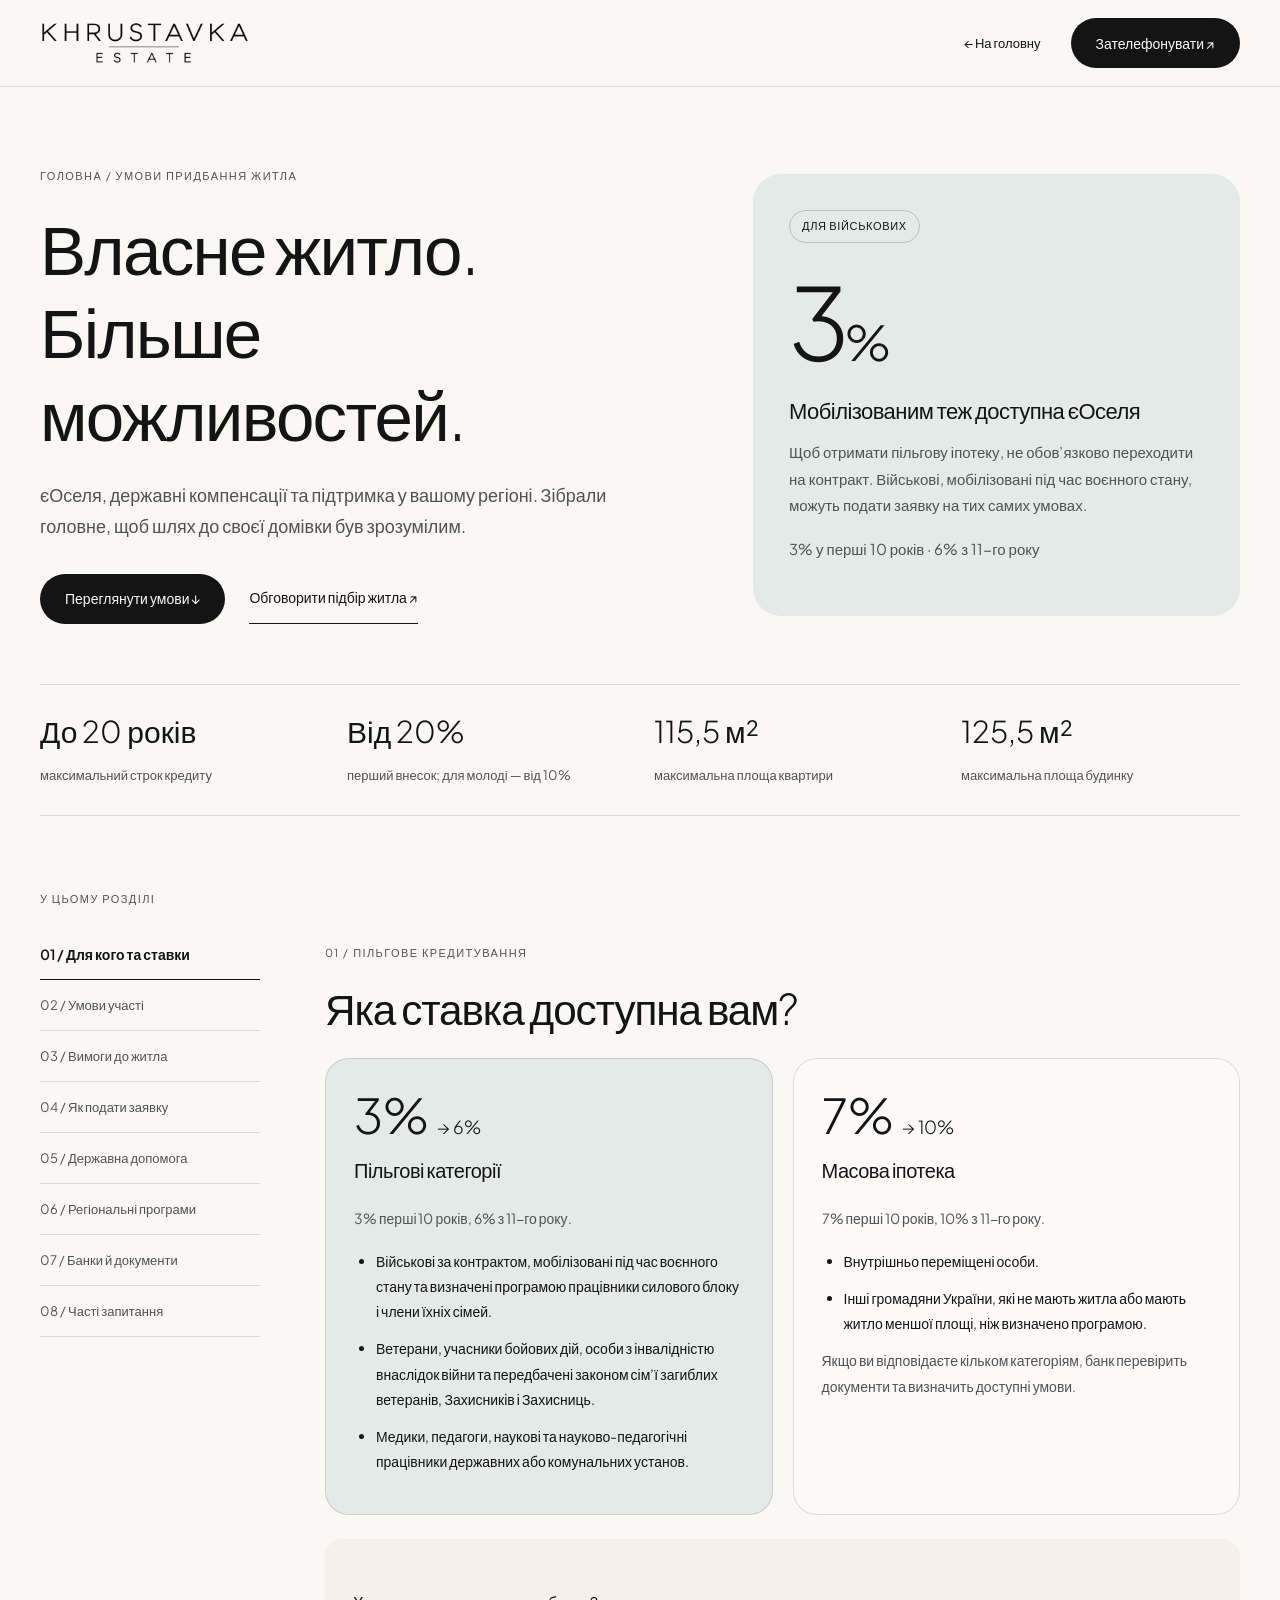
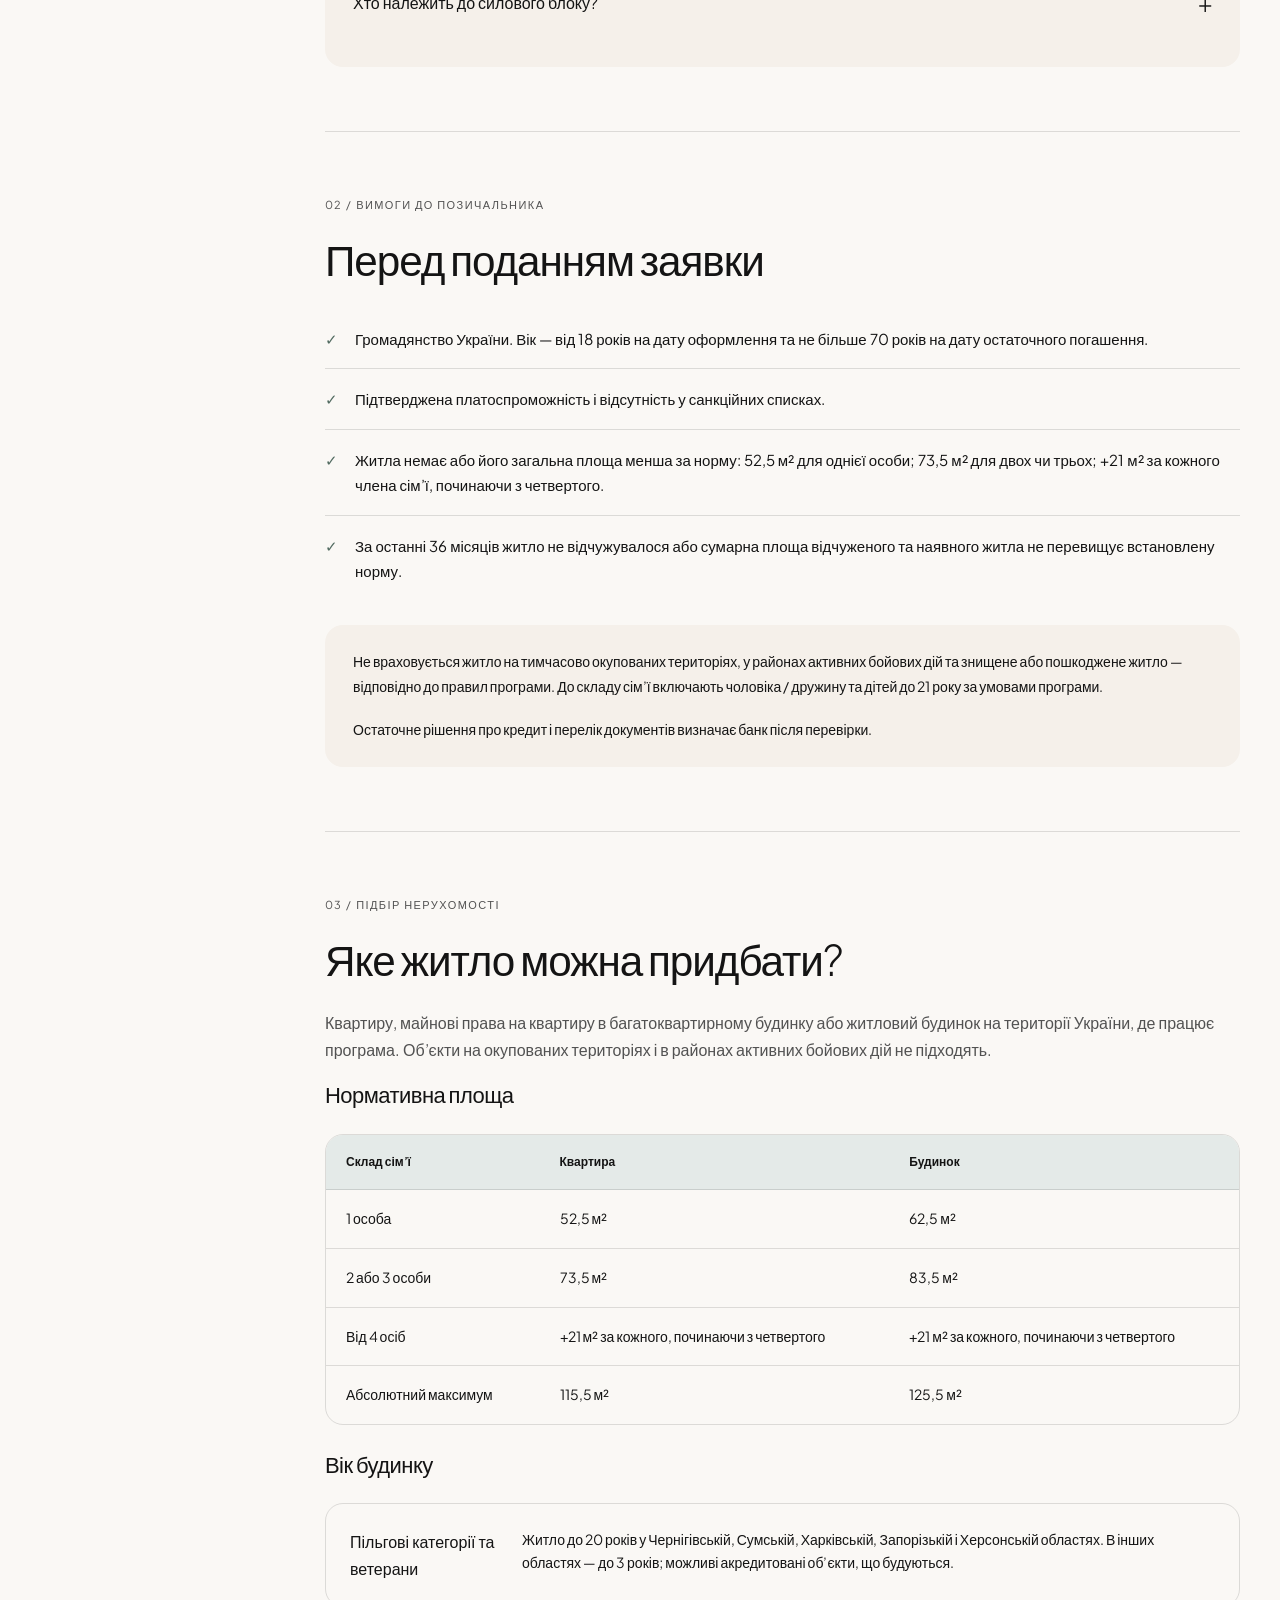
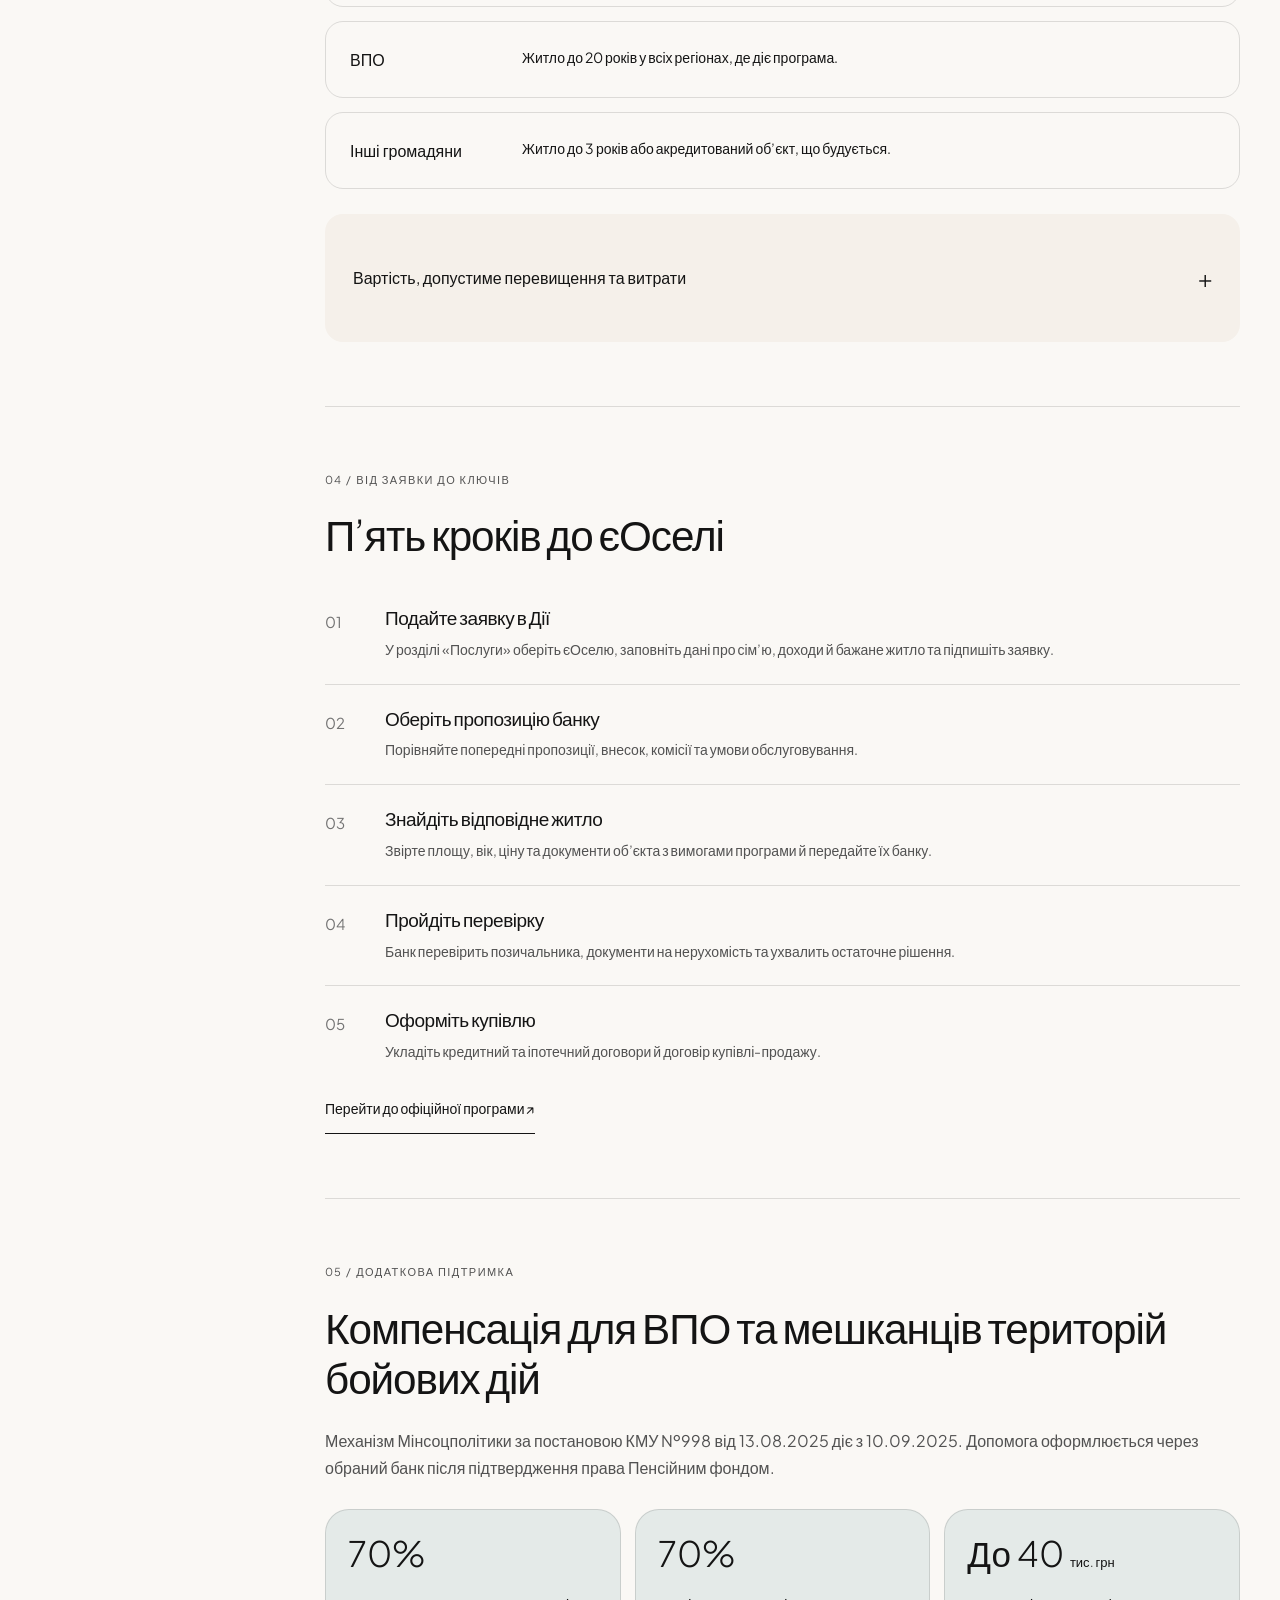
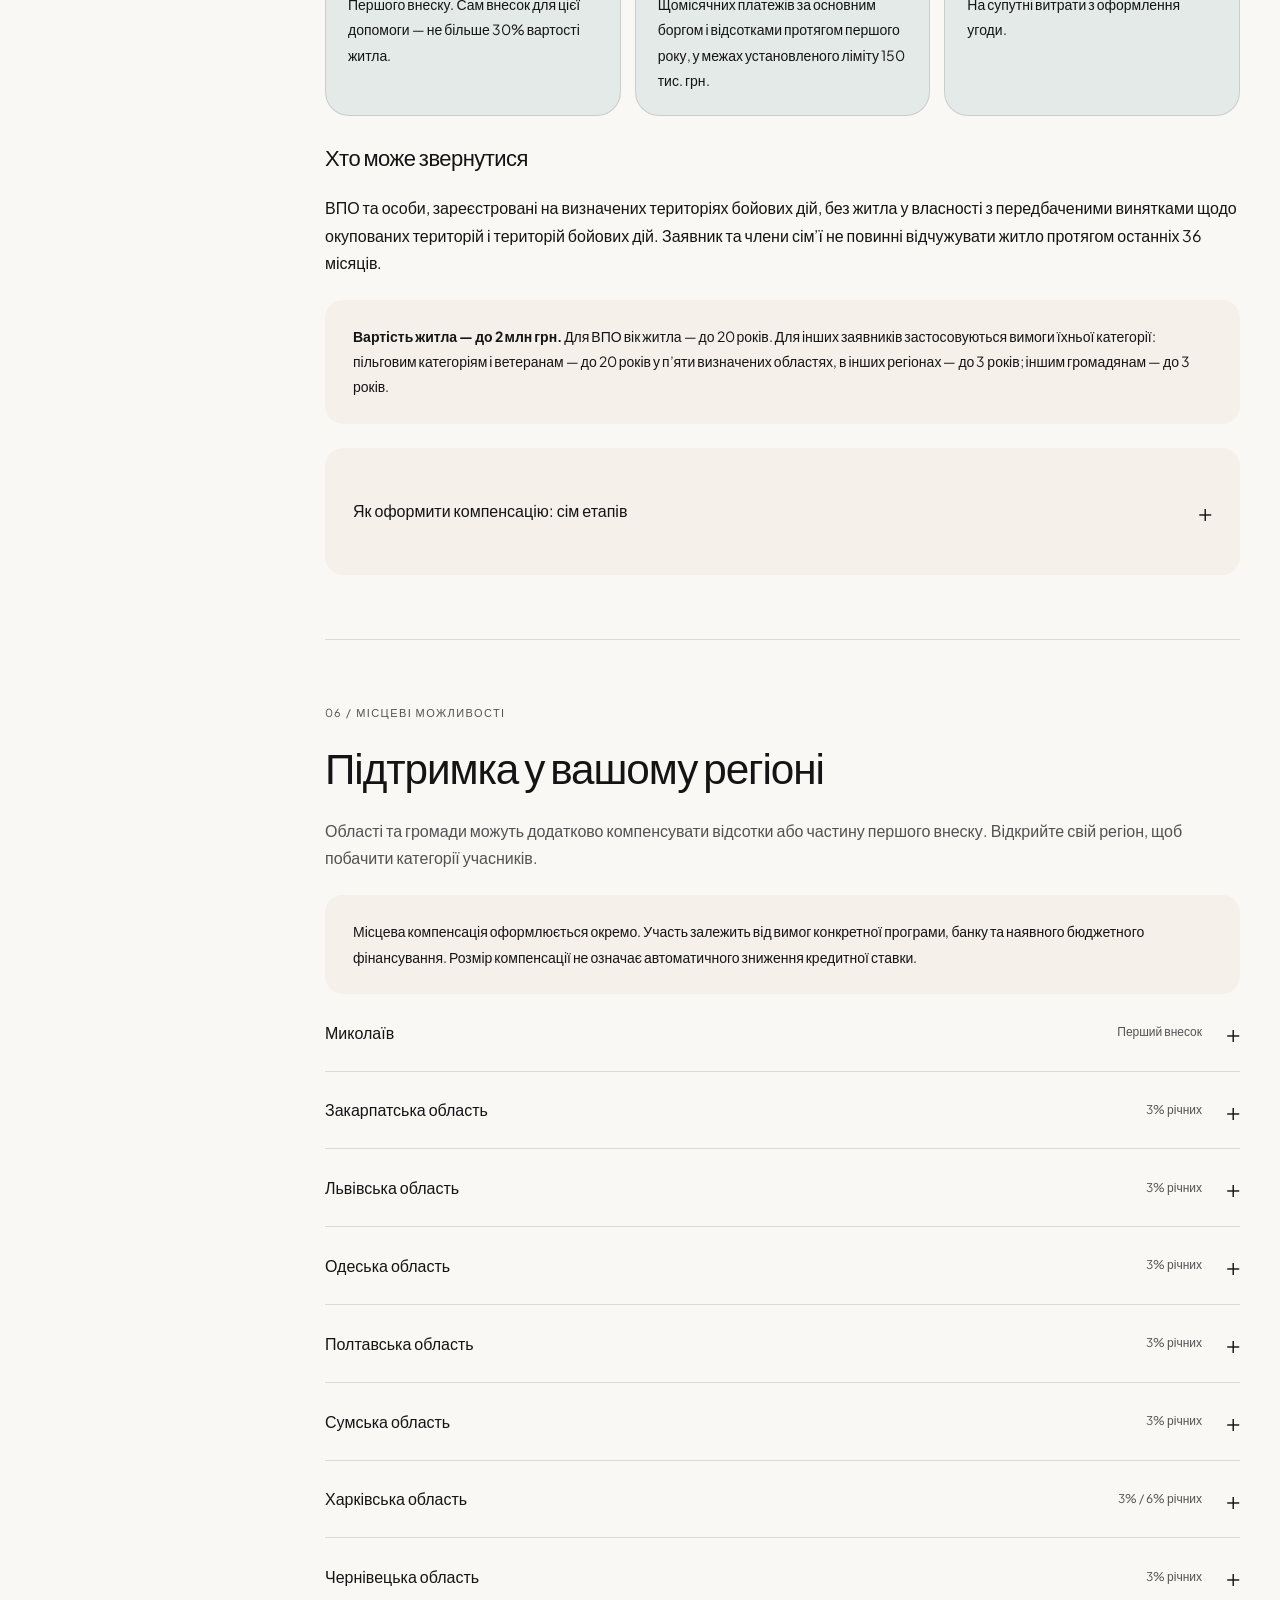
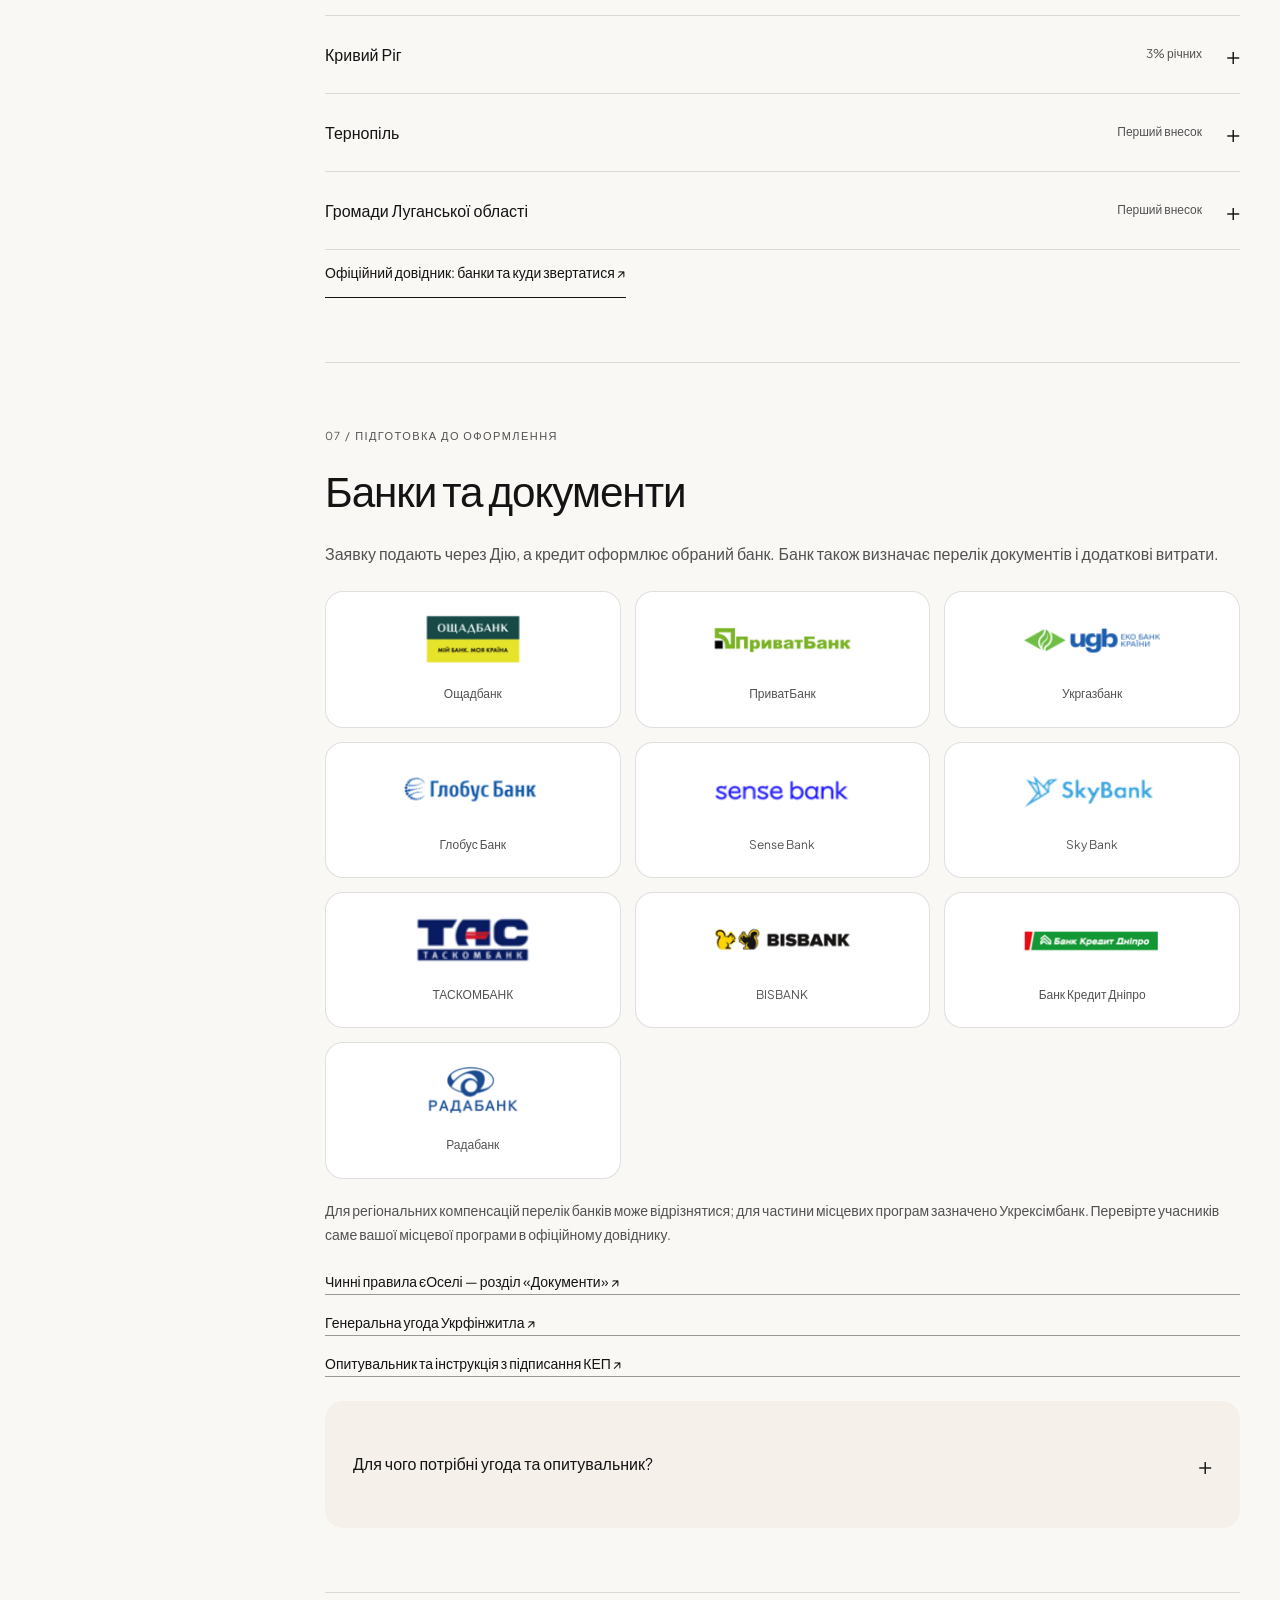
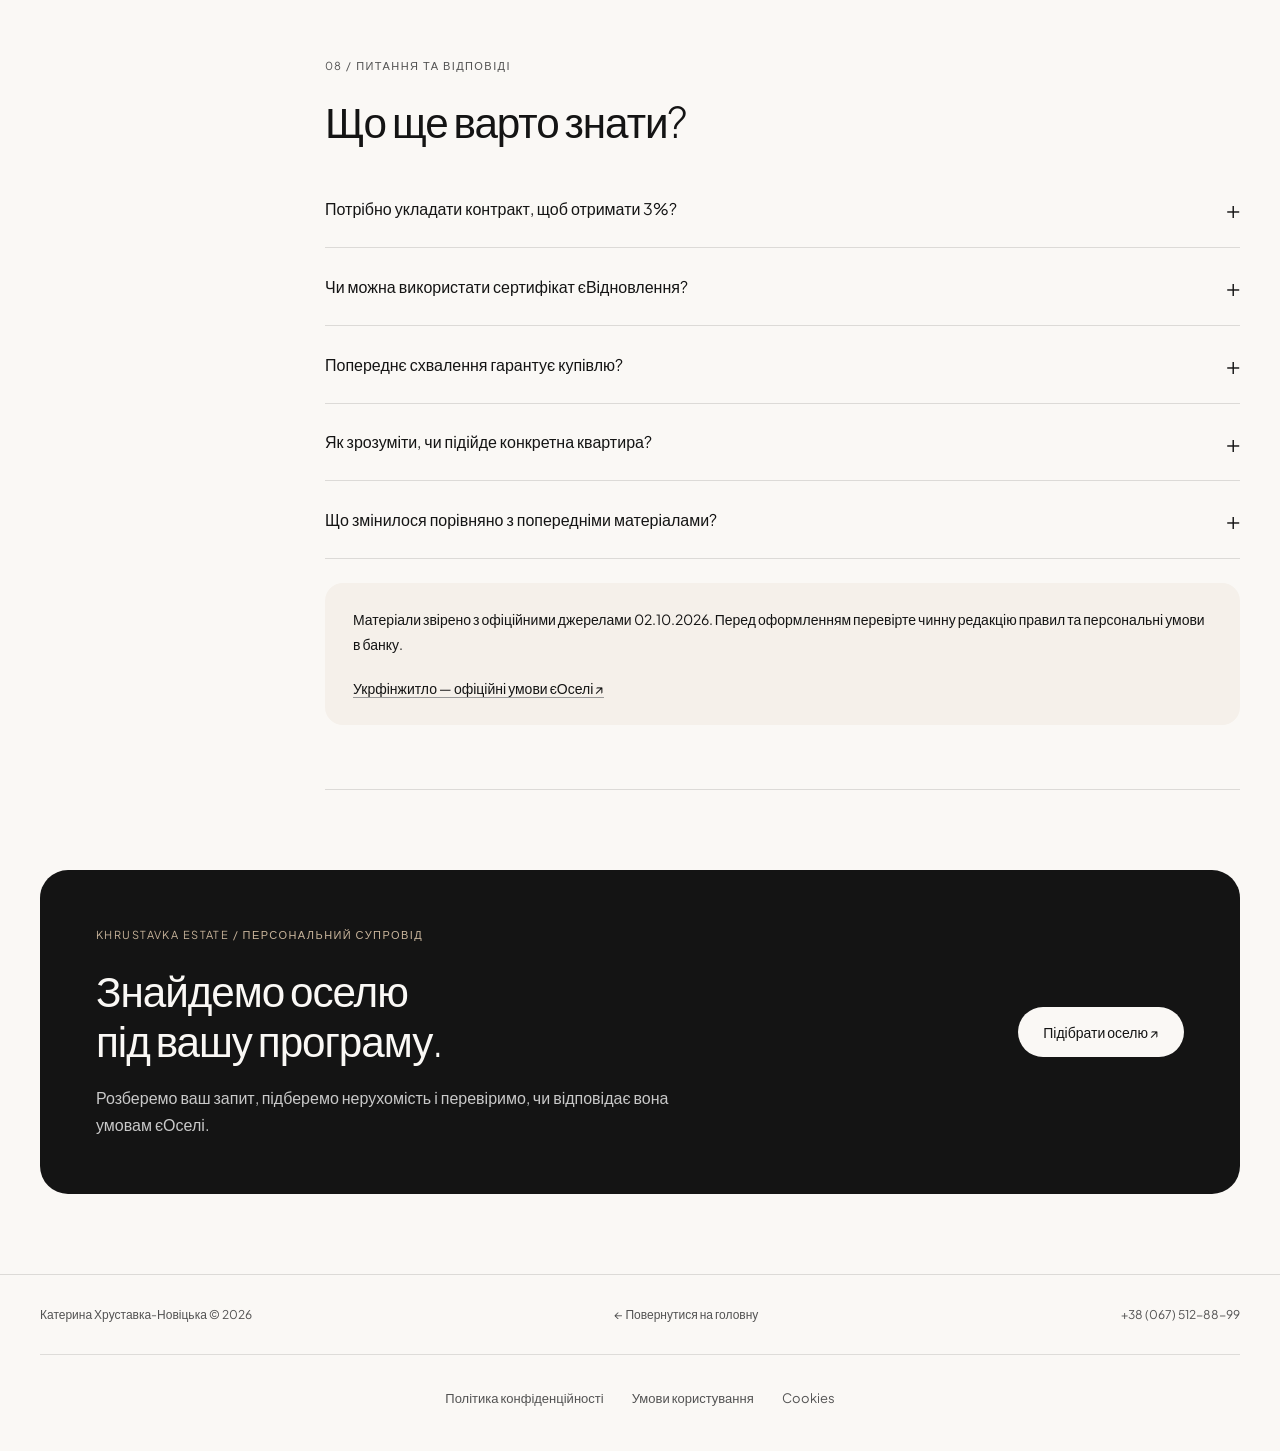
==== commit 09b032aa: "Highlight current housing guide section in sidebar while scrolling" ====
--- a/housing.html
+++ b/housing.html
@@ -23,6 +23,10 @@
 .call-dialog{border:1px solid var(--line);border-radius:28px;padding:44px;width:min(460px,calc(100% - 40px));max-height:calc(100dvh - 40px);overflow:auto;background:var(--sand);color:var(--ink);box-shadow:0 30px 90px rgba(0,0,0,.2)}.call-dialog::backdrop{background:rgba(20,20,20,.5);backdrop-filter:blur(5px)}.call-dialog h2{font-size:32px;line-height:1.25;margin:18px 0}.call-dialog p{font-size:14px;color:var(--muted)}.call-dialog .eyebrow{padding-right:25px}.dialog-close{position:absolute;top:16px;right:16px;width:44px;height:44px;display:flex;align-items:center;justify-content:center;border:1px solid var(--line);border-radius:50%;background:transparent;color:var(--ink);font-size:25px;line-height:1}.call-icon{width:52px;height:52px;border-radius:50%;background:var(--sage);display:flex;align-items:center;justify-content:center;margin-top:10px}.call-number{display:block;font-size:clamp(22px,5.6vw,28px);font-weight:400;letter-spacing:-.01em;line-height:1.4;margin:27px 0 22px;white-space:nowrap}.call-dialog .button{width:100%;gap:14px}.call-dialog .person{padding-bottom:20px;border-bottom:1px solid var(--line)}.call-dialog .person strong{display:block;font-size:15px;font-weight:500;margin-bottom:5px}.call-dialog .person span{font-size:12px;color:var(--muted)}.call-dialog .hint{font-size:12px;line-height:1.6;margin:16px 0 0;text-align:center}
 @media(max-width:767px){.bank-list{grid-template-columns:repeat(2,minmax(0,1fr));gap:12px}.bank-card{min-height:122px;padding:18px 12px;gap:12px}.bank-mark{width:118px;height:45px}.call-dialog{padding:34px 25px}.call-dialog h2{font-size:27px}.call-dialog .eyebrow{font-size:10px}}
 .legal-footer{max-width:1200px;margin:28px auto 0;padding-top:22px;border-top:1px solid rgba(20,20,20,.12);display:flex;flex-wrap:wrap;justify-content:center;gap:12px 28px;font-size:13px;line-height:1.6;color:#525252}.legal-footer a{display:inline-flex;align-items:center;min-height:44px;text-decoration:none}.legal-footer a:hover{text-decoration:underline;text-underline-offset:4px}.legal-footer a:focus-visible{outline:2px solid #525252;outline-offset:4px}@media(max-width:767px){.legal-footer{gap:4px 20px;padding-top:16px;font-size:12px}}
+
+.contents a{line-height:22px;transition:color .2s,font-size .2s,background-color .2s,border-color .2s}.contents a.is-active{font-weight:600;font-size:14px;color:var(--ink);border-bottom-color:var(--ink)}
+@media(max-width:767px){.contents a.is-active{font-size:14px;background:var(--sage);border-color:#A4B8B3}.contents a{transition:color .2s,background-color .2s,border-color .2s}}
+@media(prefers-reduced-motion:reduce){.contents a{transition:none}}
 </style>
 </head>
 <body>
@@ -102,4 +106,41 @@
  dialog.addEventListener('close', () => { document.body.style.overflow = previousOverflow; });
 })();
 </script>
+
+<script>
+(() => {
+ const links = [...document.querySelectorAll('.contents nav a[href^="#"]')];
+ const sections = links.map(link => document.getElementById(link.hash.slice(1)));
+ let activeId = '';
+ let pending = false;
+ function updateActiveSection() {
+  pending = false;
+  const header = document.querySelector('.top');
+  const readingLine = (header ? header.getBoundingClientRect().height : 80) + Math.min(150, innerHeight * .2);
+  let active = sections[0];
+  for (const section of sections) {
+   if (section && section.getBoundingClientRect().top <= readingLine) active = section;
+  }
+  if (!active || active.id === activeId) return;
+  activeId = active.id;
+  links.forEach(link => {
+   const current = link.hash === '#' + activeId;
+   link.classList.toggle('is-active', current);
+   if (current) link.setAttribute('aria-current', 'location');
+   else link.removeAttribute('aria-current');
+  });
+ }
+ function scheduleUpdate() {
+  if (pending) return;
+  pending = true;
+  requestAnimationFrame(updateActiveSection);
+ }
+ addEventListener('scroll', scheduleUpdate, {passive:true});
+ addEventListener('resize', scheduleUpdate, {passive:true});
+ addEventListener('load', scheduleUpdate);
+ addEventListener('hashchange', scheduleUpdate);
+ if (document.fonts) document.fonts.ready.then(scheduleUpdate);
+ updateActiveSection();
+})();
+</script>
 </body></html>
